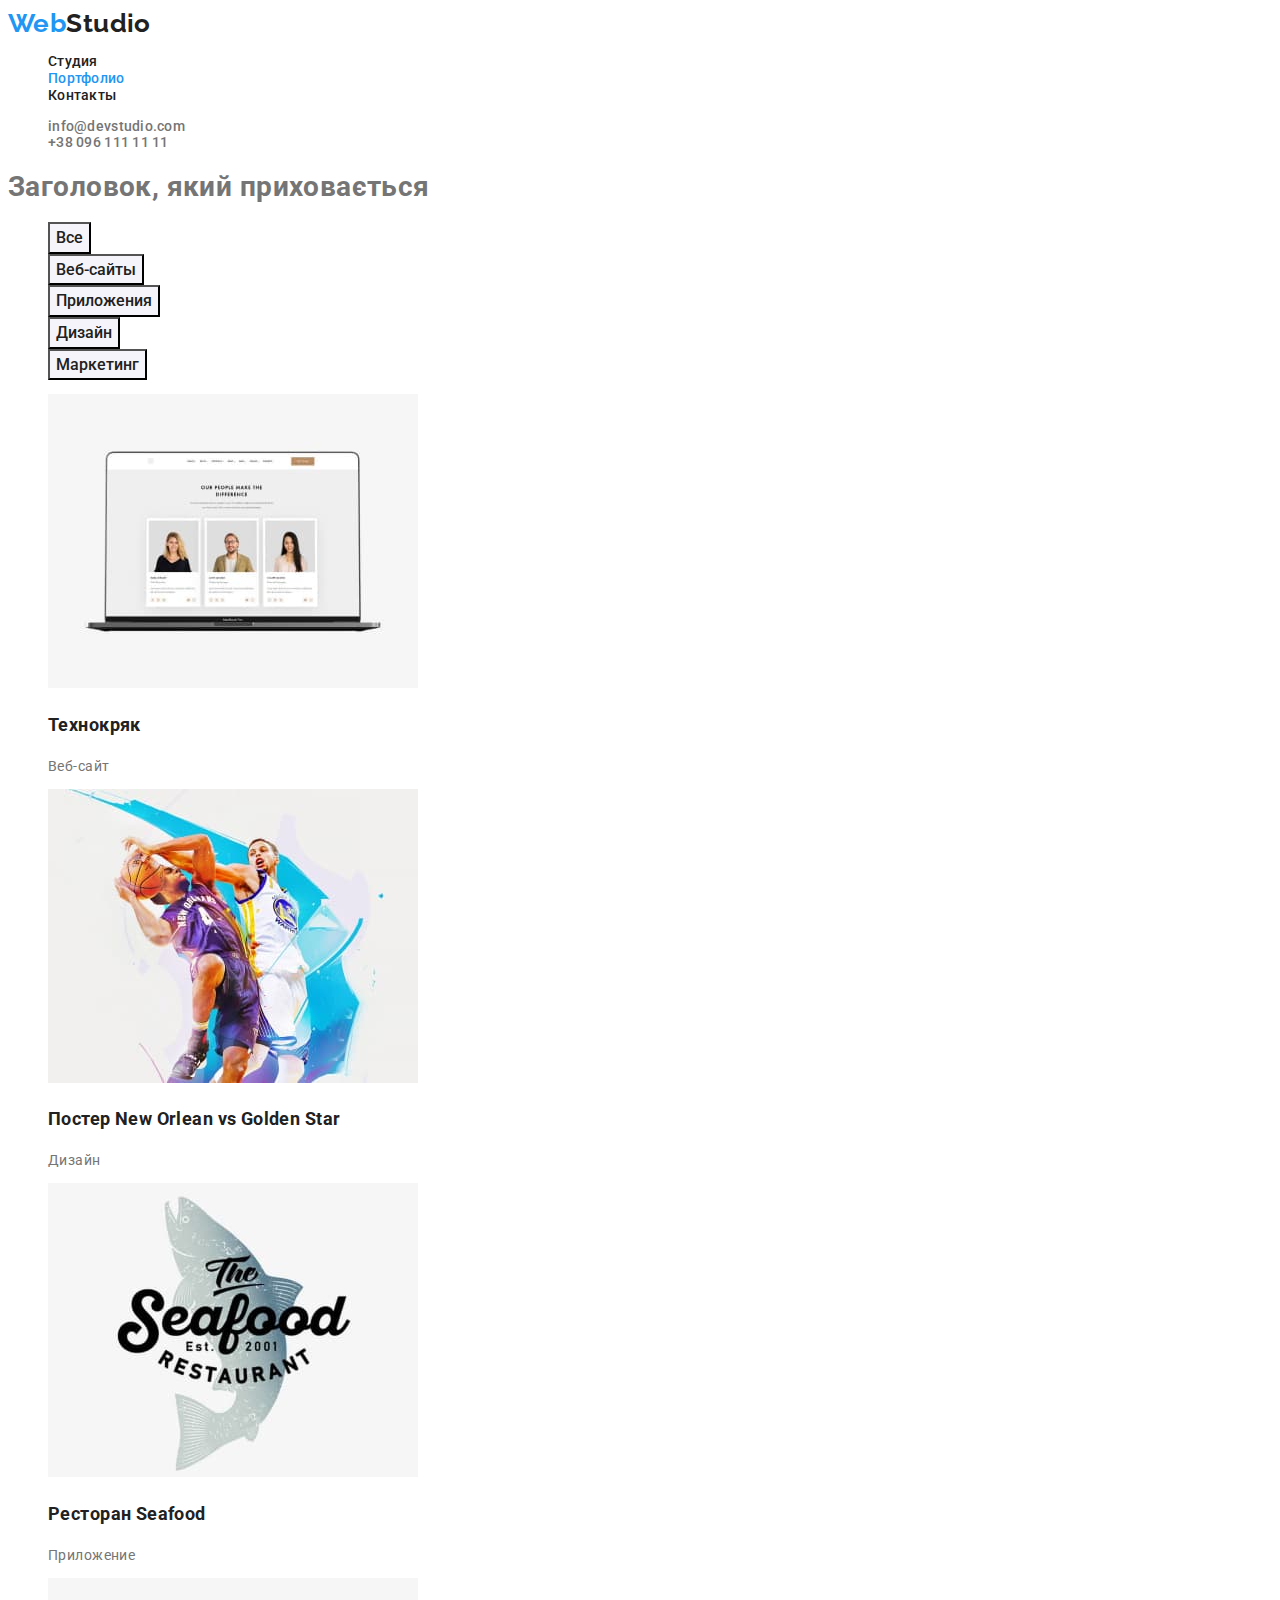
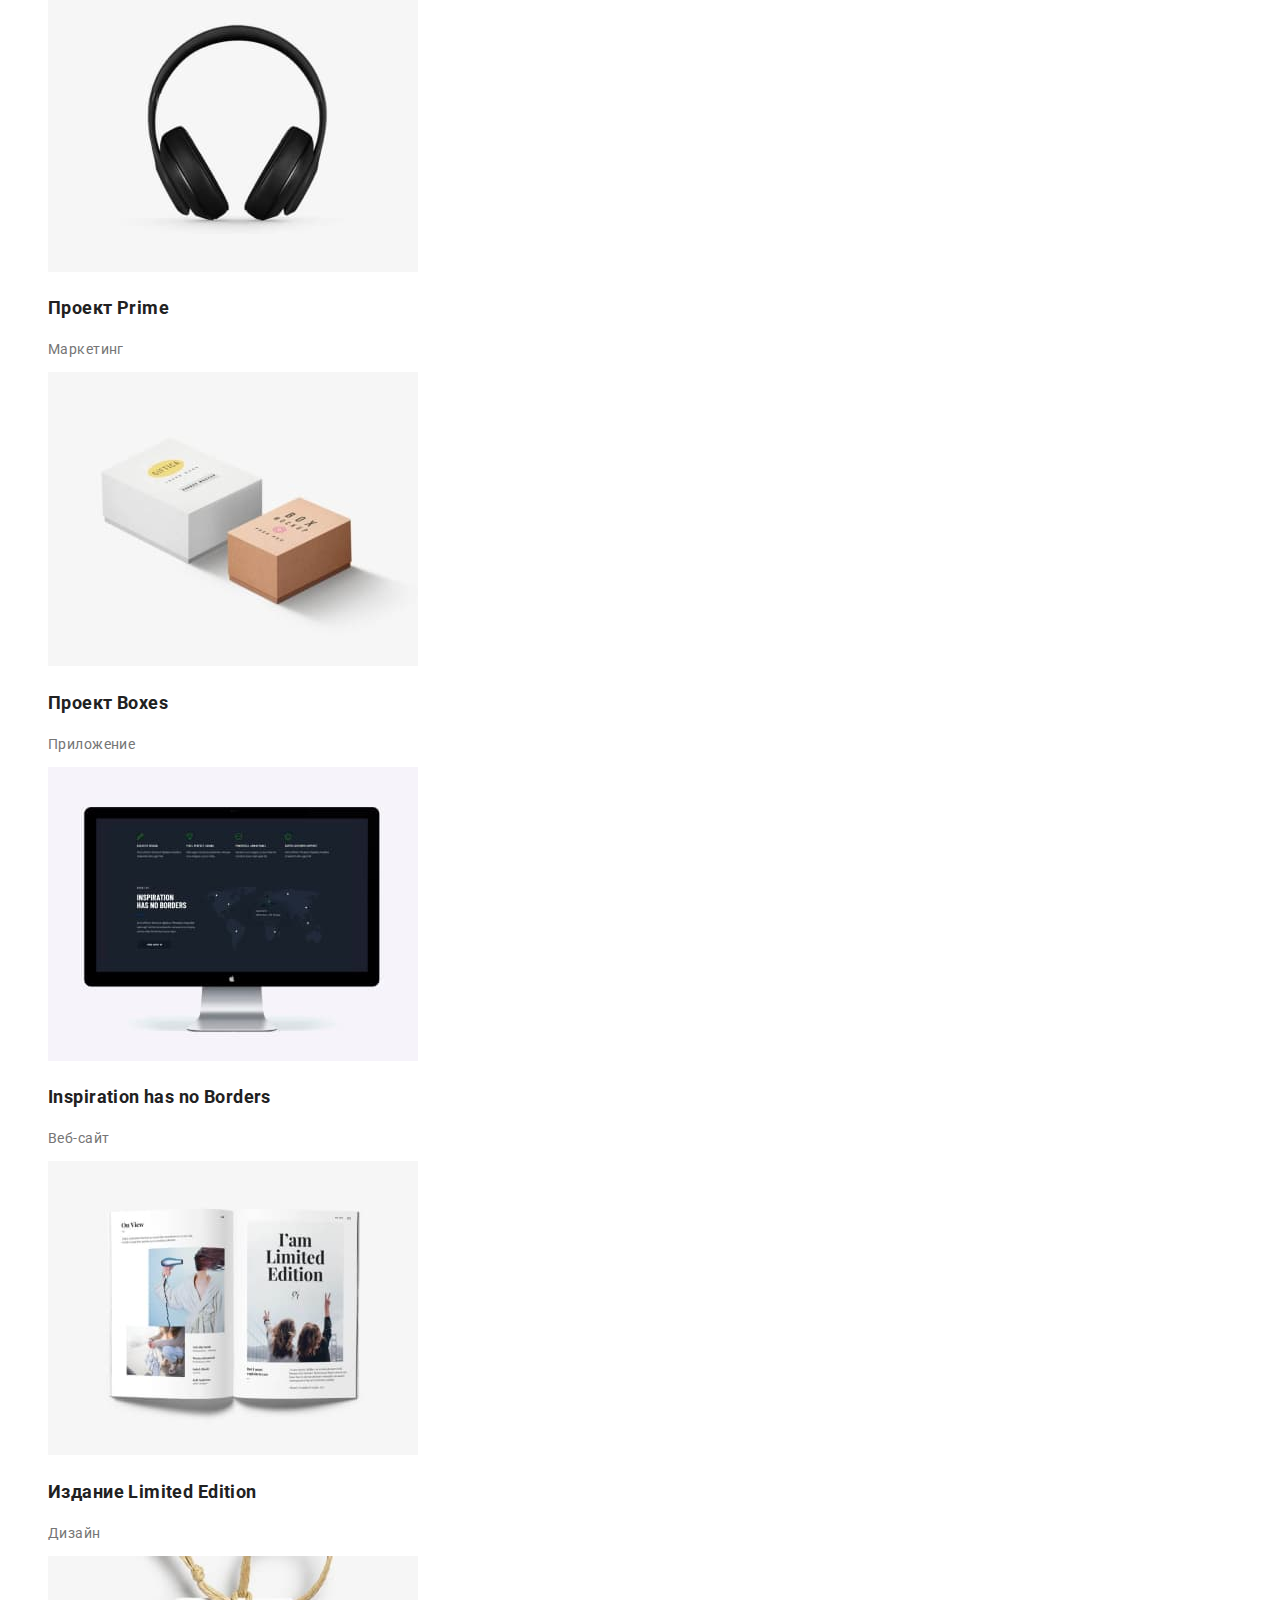
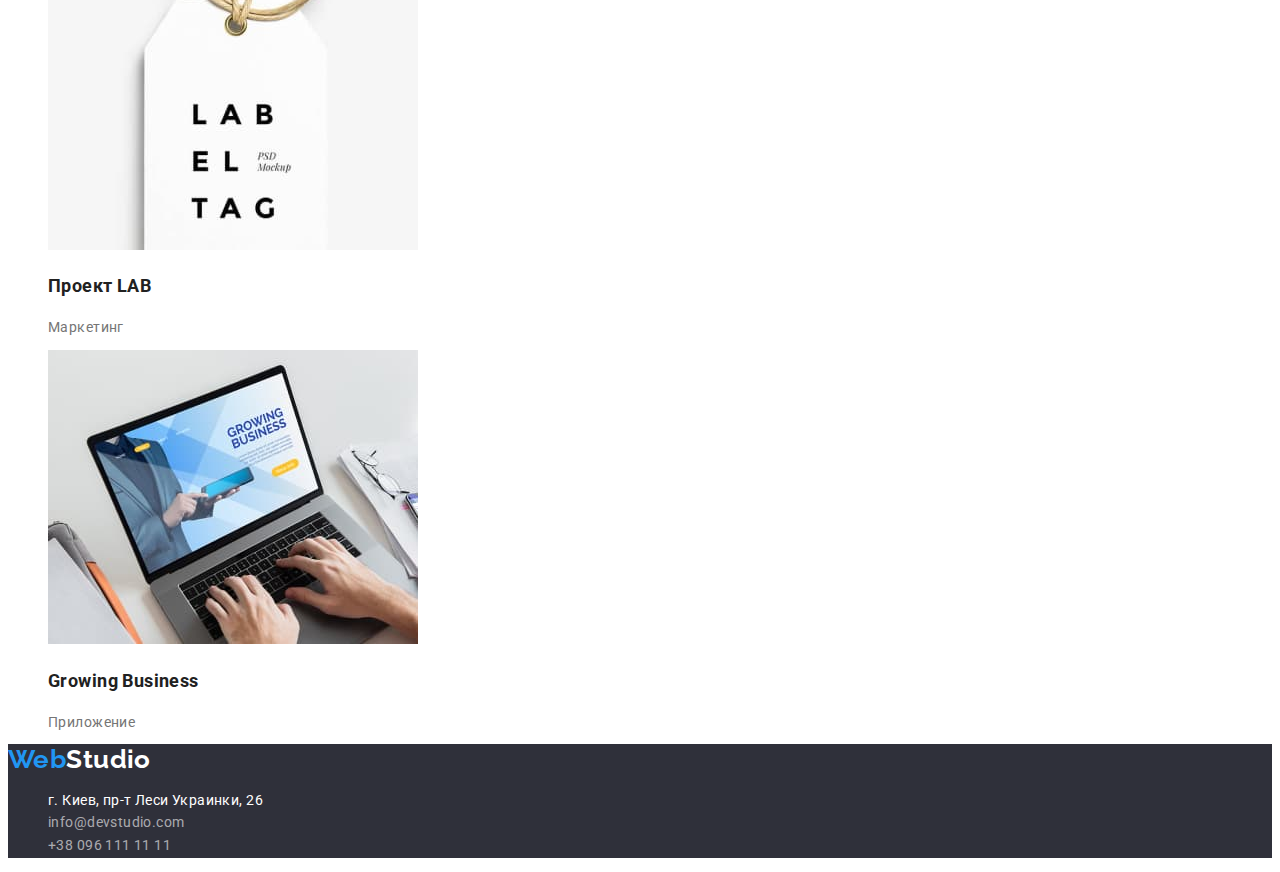
==== portfolio.html @ 0cfbf5b4 "зклонований репозиторій" ====
<!DOCTYPE html>
<html lang="en">

<head>
    <meta charset="UTF-8">
    <meta http-equiv="X-UA-Compatible" content="IE=edge">
    <meta name="viewport" content="width=device-width, initial-scale=1.0">
    <link
        href="https://fonts.googleapis.com/css2?family=Raleway:wght@700&family=Roboto:wght@400;500;700;900&display=swap"
        rel="stylesheet">
    <title>Студия</title>
    <link rel="stylesheet" href="./css/styles.css" />
</head>

<body>
    <header>
        <a class="logo" href="/">Web<span class="logo-span">Studio</span></a>

        <nav>
            <ul class="navigation list">
                <li class="navigation-list">
                    <a class="navigation-link" href="./index.html">Студия</a>
                </li>
                <li class="navigation-list">
                    <a class="navigation-link current" href="./portfolio.html">Портфолио</a>
                </li>
                <li class="navigation-list">
                    <a class="navigation-link" href="">Контакты</a>
                </li>
            </ul>
        </nav>
        <ul class="header-contacts list">
            <li class="contact-list"><a class="contact-link" href="mailto:info@devstudio.com">info@devstudio.com</a>
            </li>
            <li class="contact-list"><a class="contact-link" href="tel:+380961111111">+38 096 111 11 11</a></li>
        </ul>
    </header>
    <main>
        <section class="filter">
            <h1>Заголовок, який приховається</h1>
            <ul class="list">
                <li>
                    <button class="filter-button" type="button">Все</button>
                </li>
                <li>
                    <button class="filter-button" type="button">Веб-сайты</button>
                </li>
                <li>
                    <button class="filter-button" type="button">Приложения</button>
                </li>
                <li>
                    <button class="filter-button" type="button">Дизайн</button>
                </li>
                <li>
                    <button class="filter-button" type="button">Маркетинг</button>
                </li>
            </ul>
            <ul class="galery list">
                <li class="galery-item">
                    <a href="#" class="galery-link">
                        <img src="./images/tehno.jpg" alt="відображення веб-сайту" width="370" class="galery-img" />
                        <h2 class="galery-title">Технокряк</h2>
                        <p class="galery-text">Веб-сайт</p>
                    </a>
                </li>
                <li class="galery-item">
                    <a href="#" class="galery-link">
                        <img src="./images/orlean.jpg" alt="гравці в баскетбол" width="370" class="galery-img" />
                        <h2 class="galery-title">Постер New Orlean vs Golden Star</h2>
                        <p class="galery-text">Дизайн</p>
                    </a>
                </li>
                <li class="galery-item">
                    <a href="#" class="galery-link">
                        <img src="./images/seafood.jpg" alt="логотип ресторану" width="370" class="galery-img" />
                        <h2 class="galery-title">Ресторан Seafood</h2>
                        <p class="galery-text">Приложение</p>
                    </a>
                </li>
                <li class="galery-item">
                    <a href="#" class="galery-link">
                        <img src="./images/Prime.jpg" alt="навушники" width="370" class="galery-img" />
                        <h2 class="galery-title">Проект Prime</h2>
                        <p class="galery-text">Маркетинг</p>
                    </a>
                </li>
                <li class="galery-item">
                    <a href="#" class="galery-link">
                        <img src="./images/box.jpg" alt="дві коробочки" width="370" class="galery-img" />
                        <h2 class="galery-title">Проект Boxes</h2>
                        <p class="galery-text">Приложение</p>
                    </a>
                </li>
                <li class="galery-item">
                    <a href="#" class="galery-link">
                        <img src="./images/borders.jpg" alt="монітор" width="370" class="galery-img" />
                        <h2 class="galery-title">Inspiration has no Borders</h2>
                        <p class="galery-text">Веб-сайт</p>
                    </a>
                </li>
                <li class="galery-item">
                    <a href="#" class="galery-link">
                        <img src="./images/edition.jpg" alt="Глянцевий журнал" width="370" class="galery-img" />
                        <h2 class="galery-title">Издание Limited Edition</h2>
                        <p class="galery-text">Дизайн</p>
                    </a>
                </li>
                <li class="galery-item">
                    <a href="#" class="galery-link">
                        <img src="./images/lab.jpg" alt="логотип проекту" width="370" class="galery-img" />
                        <h2 class="galery-title">Проект LAB</h2>
                        <p class="galery-text">Маркетинг</p>
                    </a>
                </li>
                <li class="galery-item">
                    <a href="#" class="galery-link">
                        <img src="./images/growing.jpg" alt="людина працює за ноутбуком" width="370"
                            class="galery-img" />
                        <h2 class="galery-title">Growing Business</h2>
                        <p class="galery-text"> Приложение</p>
                    </a>
                </li>
            </ul>
        </section>
    </main>
    <footer class="footer">
        <a class="logo-footer" href="/">Web<span class="logo-footer-span">Studio</span></a>
        <address>
            <ul class="address list">
                <li class="address-text">г. Киев, пр-т Леси Украинки, 26</li>
                <li><a class="footer-contact" href="mailto:info@devstudio.com">info@devstudio.com</a></li>
                <li><a class="footer-contact" href="tel:+380961111111">+38 096 111 11 11</a></li>
            </ul>
        </address>
    </footer>
</body>

</html>
---- css/styles.css ----
:root {
  --title-text-color: #212121;
  --accent-color: #2196f3;
  --text-color: #757575;
  --wright-color: #ffffff;
}
body {
  font-family: Roboto, sans-serif;
  background-color: #ffffff;
  color: var(--text-color);
  letter-spacing: 0.03em;
  font-size: 14px;
  line-height: 1.2;
}

.list {
  list-style: none;
}
/* header */

.navigation-link:hover,
.navigation-link:focus,
.contact-link:hover,
.contact-link:focus,
.contact-link-adress:hover,
.contact-link-adress:focus {
  color: var(--accent-color);
}

.title-section,
.title-principles,
.worker-name,
.galery-title {
  color: var(--title-text-color);
}

.hero-button:hover {
  color: var(--title-text-color);
}
.hero-button {
  font-weight: 700;
  font-size: 16px;
  line-height: 1.88;
  color: var(--wright-color);
  background-color: var(--accent-color);
  font-family: inherit;
  cursor: pointer;
}
.filter-button:hover {
  color: var(--wright-color);
  background-color: var(--accent-color);
}
.filter-button {
  color: var(--title-text-color);
  font-weight: 500;
  font-size: 16px;
  line-height: 1.6;
  background-color: #f5f4fa;
  font-family: inherit;
  cursor: pointer;
}

.logo,
.logo-footer {
  font-family: Raleway;
  font-weight: 700;
  font-size: 26px;
  color: var(--accent-color);
  text-decoration: none;
}
.logo-span {
  color: var(--title-text-color);
}
.navigation-link {
  font-weight: 500;
  color: var(--title-text-color);
  letter-spacing: 0.02em;
  text-decoration: none;
}
.contact-link {
  font-weight: 500;
  color: var(--text-color);
  text-decoration: none;
  letter-spacing: 0.02em;
}
.hero,
.footer {
  background-color: #2f303a;
}
.hero-text {
  font-weight: 900;
  font-size: 44px;
  line-height: 1.36;
  text-align: center;
  color: var(--wright-color);
  letter-spacing: 0.06em;
}
.title-principles {
  font-weight: 700;
  line-height: 1.42;
}
.title-section {
  font-weight: 700;
  font-size: 36px;
  line-height: 1.17;
  text-align: center;
}

.worker-name {
  font-weight: 500;
  font-size: 16px;
  line-height: 1.18;
}
.worker-specialty {
  font-size: 16px;
}
.logo-footer-span,
.address-text {
  color: var(--wright-color);
}
.address-text {
  font-style: normal;
  line-height: 1.5;
}
.galery-title {
  font-weight: 700;
  font-size: 18px;
  line-height: 2;
}
.current {
  color: var(--accent-color);
}
.footer-contact {
  font-style: normal;
  line-height: 1.7;
  color: rgba(255, 255, 255, 0.6);
  text-decoration: none;
}
.galery-link {
  text-decoration: none;
}
.galery-text {
  color: var(--text-color);
}
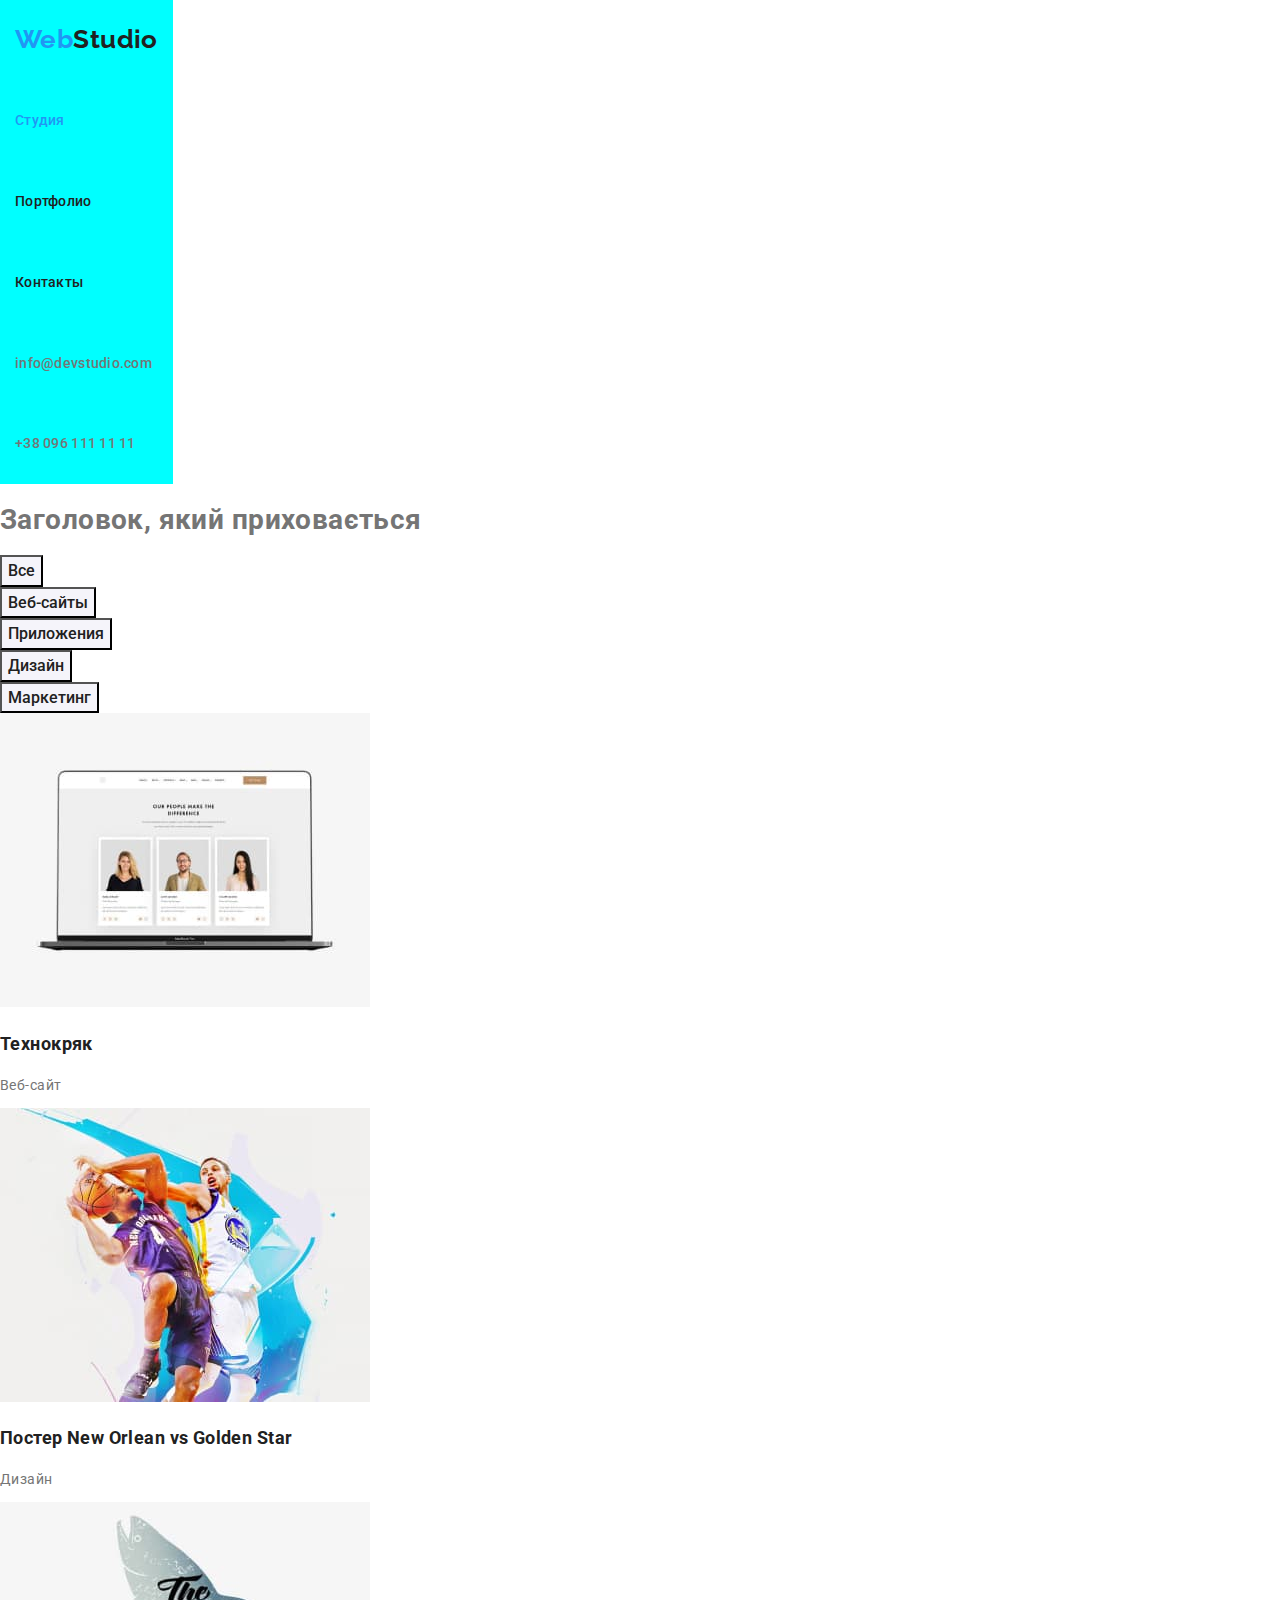
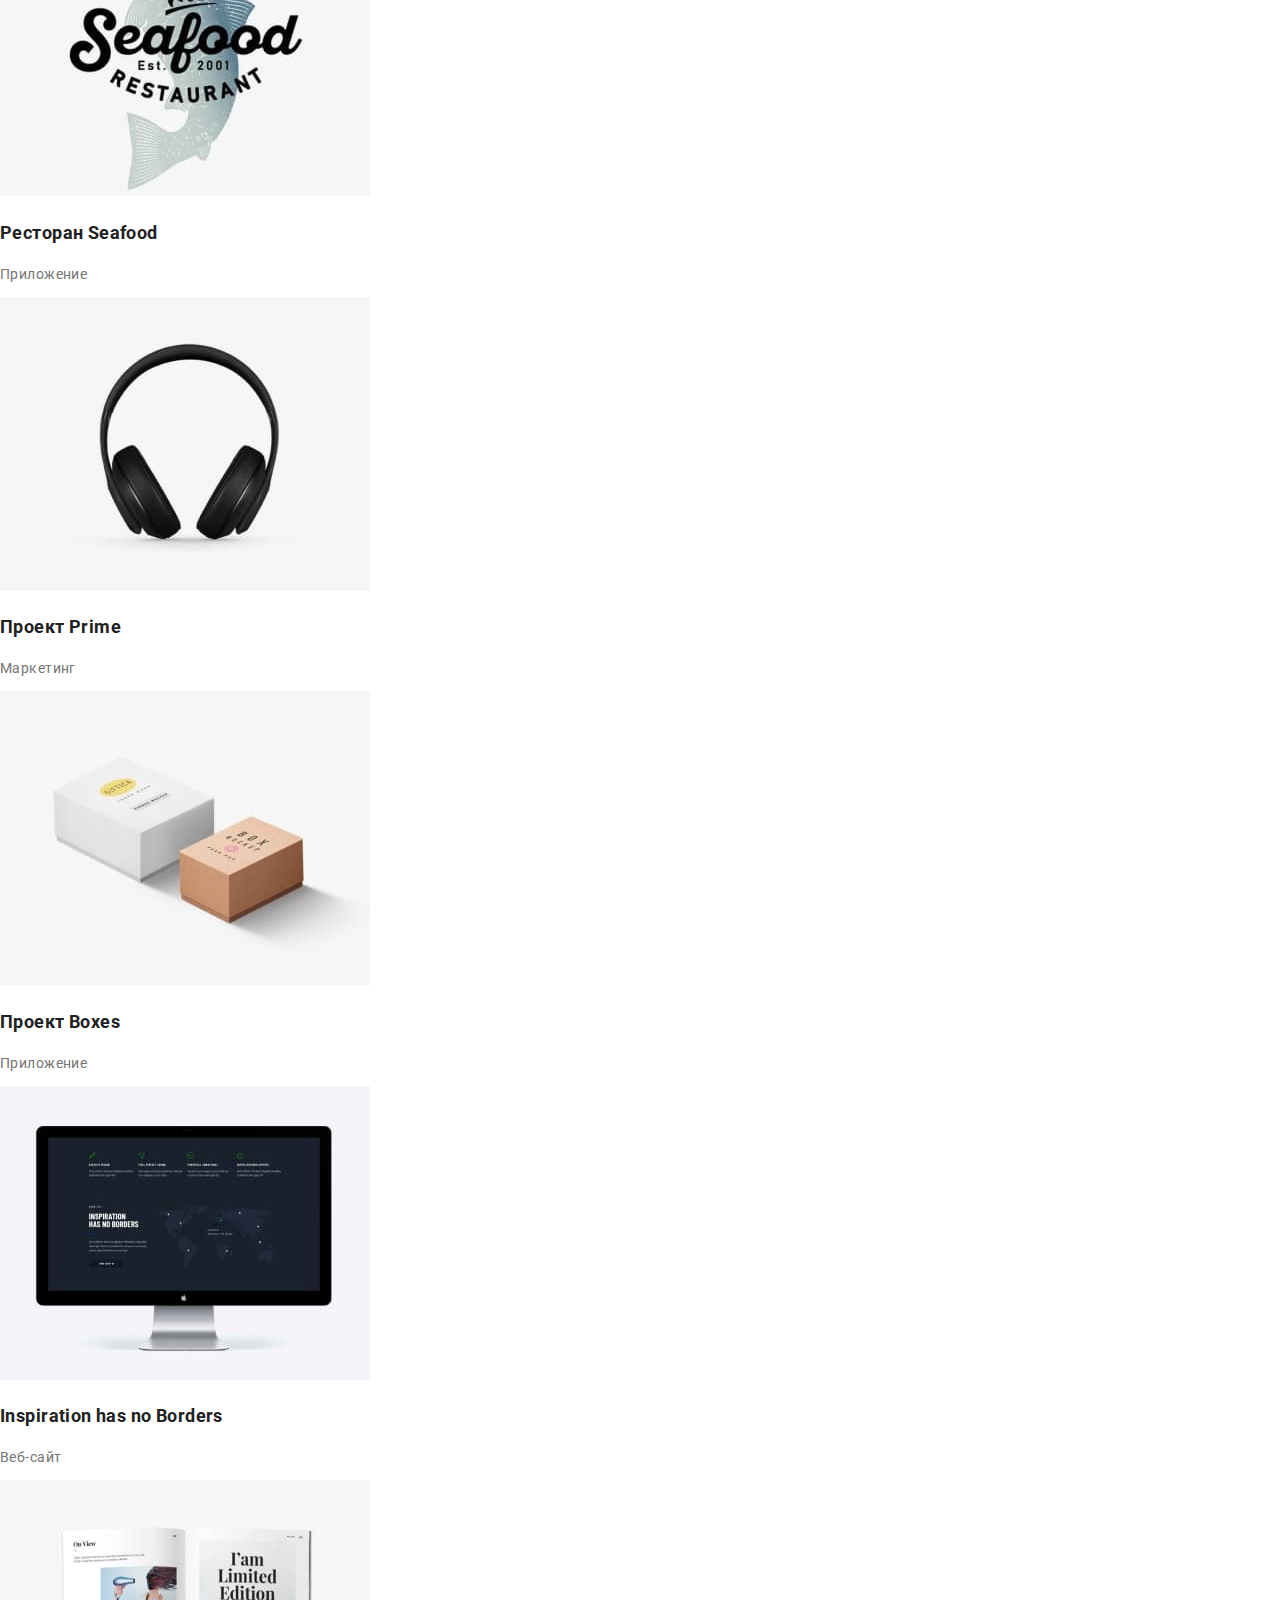
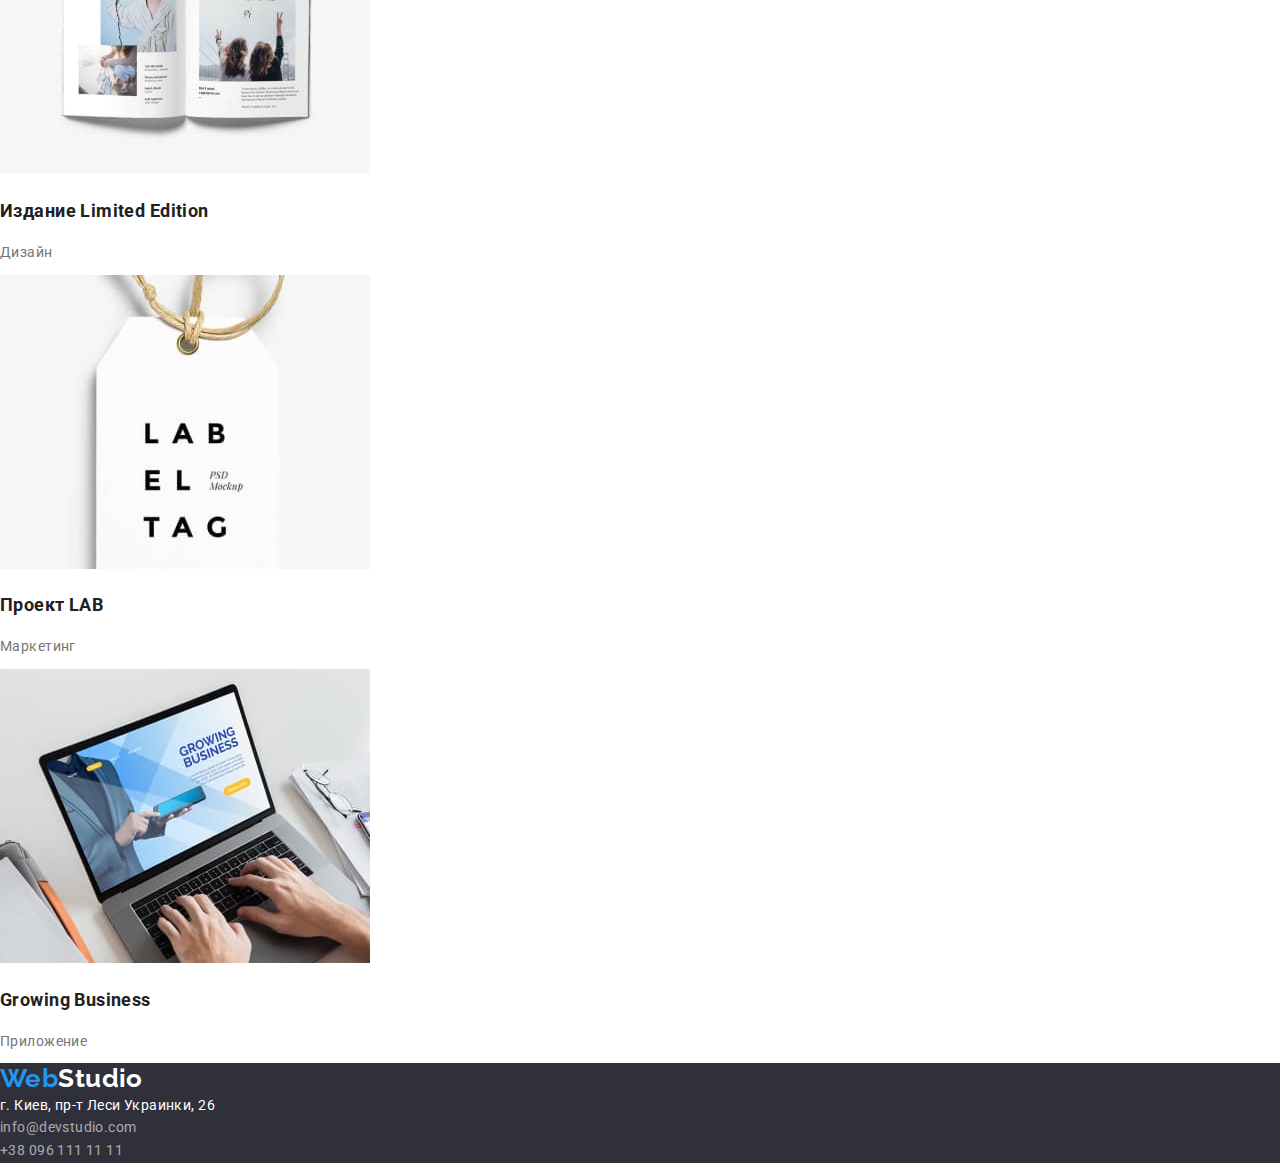
==== commit 64e47cf1: "початок ДЗ№3" ====
--- a/portfolio.html
+++ b/portfolio.html
@@ -9,31 +9,34 @@
         href="https://fonts.googleapis.com/css2?family=Raleway:wght@700&family=Roboto:wght@400;500;700;900&display=swap"
         rel="stylesheet">
     <title>Студия</title>
+    <link rel="stylesheet" href="https://cdnjs.cloudflare.com/ajax/libs/modern-normalize/1.1.0/modern-normalize.min.css" />
     <link rel="stylesheet" href="./css/styles.css" />
 </head>
 
 <body>
     <header>
-        <a class="logo" href="/">Web<span class="logo-span">Studio</span></a>
-
-        <nav>
-            <ul class="navigation list">
-                <li class="navigation-list">
-                    <a class="navigation-link" href="./index.html">Студия</a>
+        <div class="container">
+            <a class="logo" href="/">Web<span class="logo-span">Studio</span></a>
+    
+            <nav>
+                <ul class="navigation list">
+                    <li class="navigation-item">
+                        <a class="navigation-link current" href="./index.html">Студия</a>
+                    </li>
+                    <li class="navigation-item">
+                        <a class="navigation-link" href="./portfolio.html">Портфолио</a>
+                    </li>
+                    <li class="navigation-item">
+                        <a class="navigation-link" href="">Контакты</a>
+                    </li>
+                </ul>
+            </nav>
+            <ul class="header-contacts list">
+                <li class="contact-item"><a class="contact-link" href="mailto:info@devstudio.com">info@devstudio.com</a>
                 </li>
-                <li class="navigation-list">
-                    <a class="navigation-link current" href="./portfolio.html">Портфолио</a>
-                </li>
-                <li class="navigation-list">
-                    <a class="navigation-link" href="">Контакты</a>
-                </li>
+                <li class="contact-item"><a class="contact-link" href="tel:+380961111111">+38 096 111 11 11</a></li>
             </ul>
-        </nav>
-        <ul class="header-contacts list">
-            <li class="contact-list"><a class="contact-link" href="mailto:info@devstudio.com">info@devstudio.com</a>
-            </li>
-            <li class="contact-list"><a class="contact-link" href="tel:+380961111111">+38 096 111 11 11</a></li>
-        </ul>
+        </div>
     </header>
     <main>
         <section class="filter">
--- a/css/styles.css
+++ b/css/styles.css
@@ -15,6 +15,8 @@
 
 .list {
   list-style: none;
+  padding: 0;
+  margin: 0;
 }
 /* header */
 
@@ -33,11 +35,20 @@
 .galery-title {
   color: var(--title-text-color);
 }
+.container {
+  display: inline-block;
+  width: 1200;
+  background-color: aqua;
+  margin: 0;
+  padding: 0 15px;
+}
 
 .hero-button:hover {
   color: var(--title-text-color);
 }
 .hero-button {
+  display: inline-block;
+  text-align: center;
   font-weight: 700;
   font-size: 16px;
   line-height: 1.88;
@@ -45,6 +56,8 @@
   background-color: var(--accent-color);
   font-family: inherit;
   cursor: pointer;
+  border-radius: 4px;
+  padding: 10px 32px;
 }
 .filter-button:hover {
   color: var(--wright-color);
@@ -68,24 +81,39 @@
   color: var(--accent-color);
   text-decoration: none;
 }
+.logo {
+  display: inline-block;
+  margin-top: 24px;
+  margin-bottom: 25px;
+}
 .logo-span {
   color: var(--title-text-color);
 }
 .navigation-link {
+  display: inline-block;
   font-weight: 500;
   color: var(--title-text-color);
   letter-spacing: 0.02em;
   text-decoration: none;
+  margin-top: 32px;
+  margin-bottom: 32px;
 }
 .contact-link {
+  display: inline-block;
   font-weight: 500;
   color: var(--text-color);
   text-decoration: none;
   letter-spacing: 0.02em;
+  margin-top: 32px;
+  margin-bottom: 32px;
 }
 .hero,
 .footer {
   background-color: #2f303a;
+}
+.hero {
+  text-align: center;
+  margin-bottom: o;
 }
 .hero-text {
   font-weight: 900;
@@ -94,6 +122,9 @@
   text-align: center;
   color: var(--wright-color);
   letter-spacing: 0.06em;
+  margin-left: 0;
+  margin-right: 0;
+  margin-bottom: 40px;
 }
 .title-principles {
   font-weight: 700;
@@ -142,3 +173,14 @@
 .galery-text {
   color: var(--text-color);
 }
+
+.title-principles {
+  margin-top: 0;
+  margin-bottom: 10px;
+}
+.section {
+  padding-top: 94;
+  padding-bottom: 94;
+  margin-top: 0;
+  margin-bottom: 0;
+}
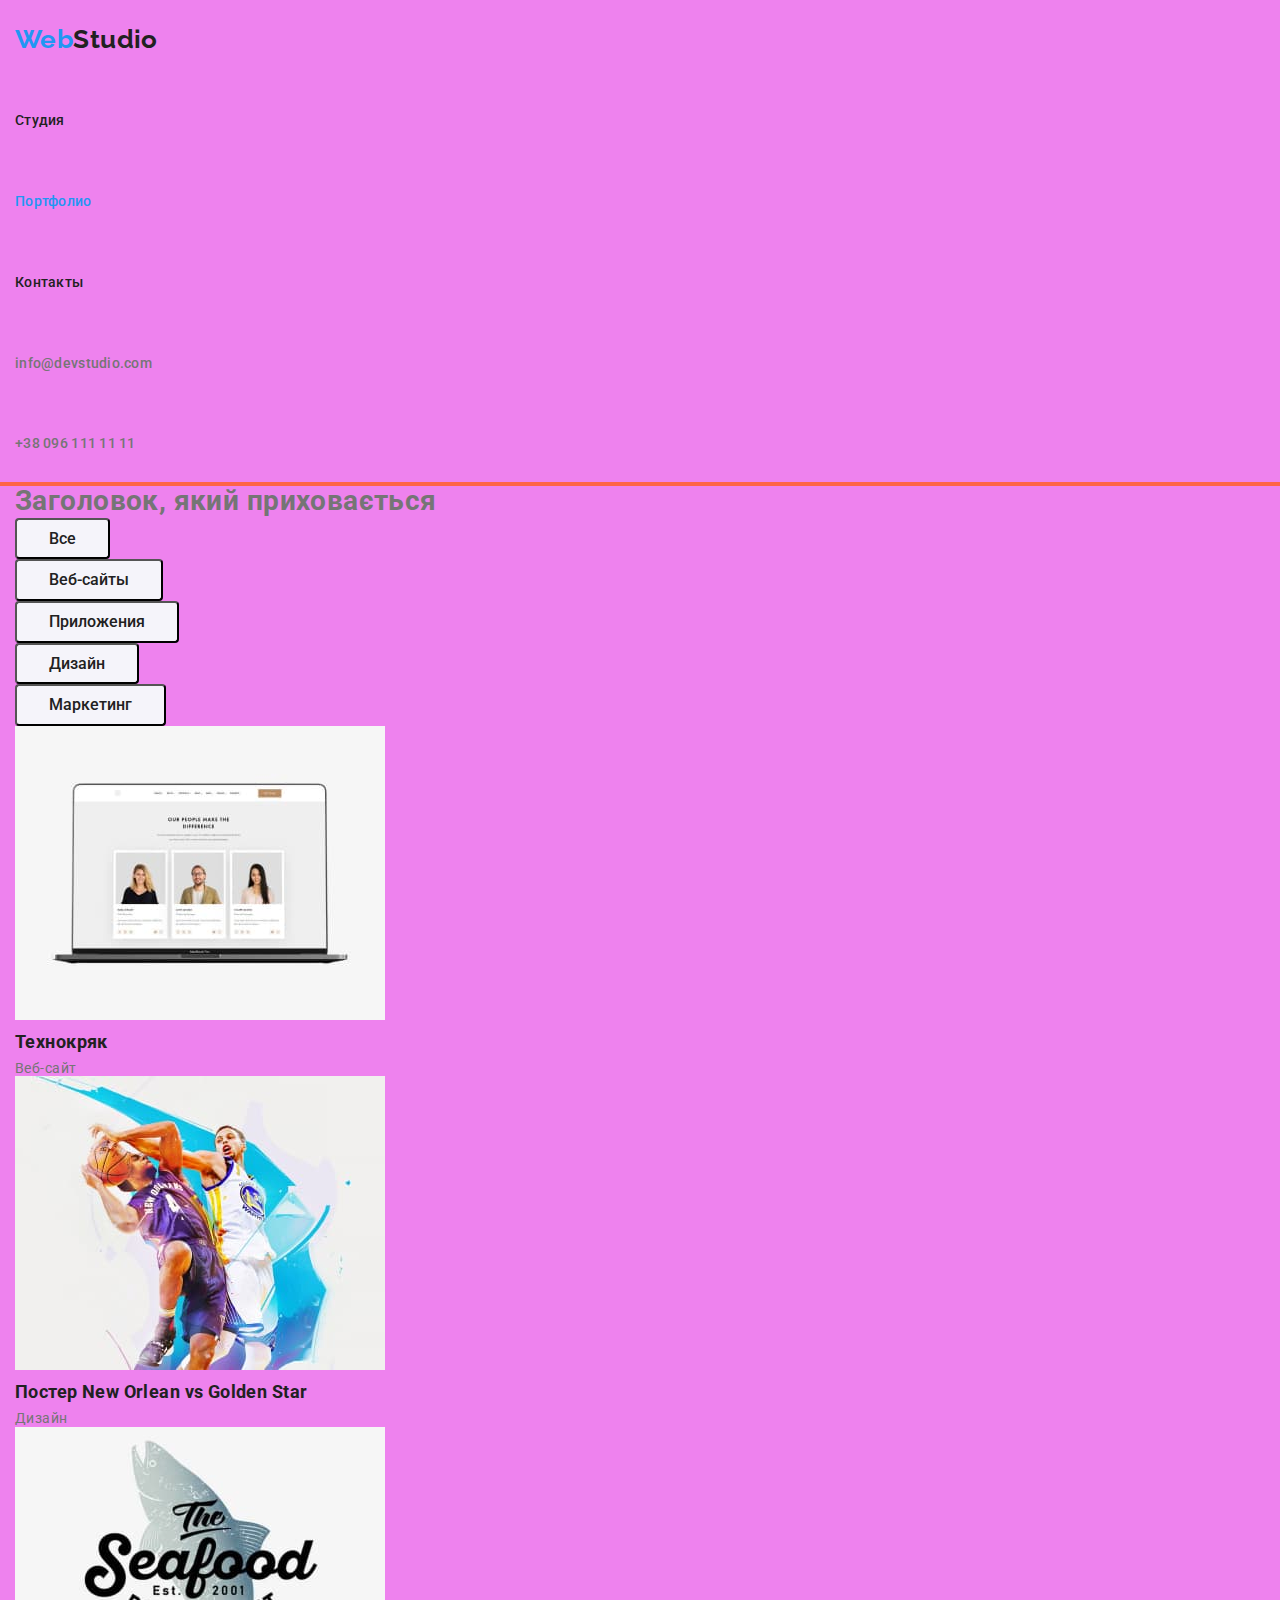
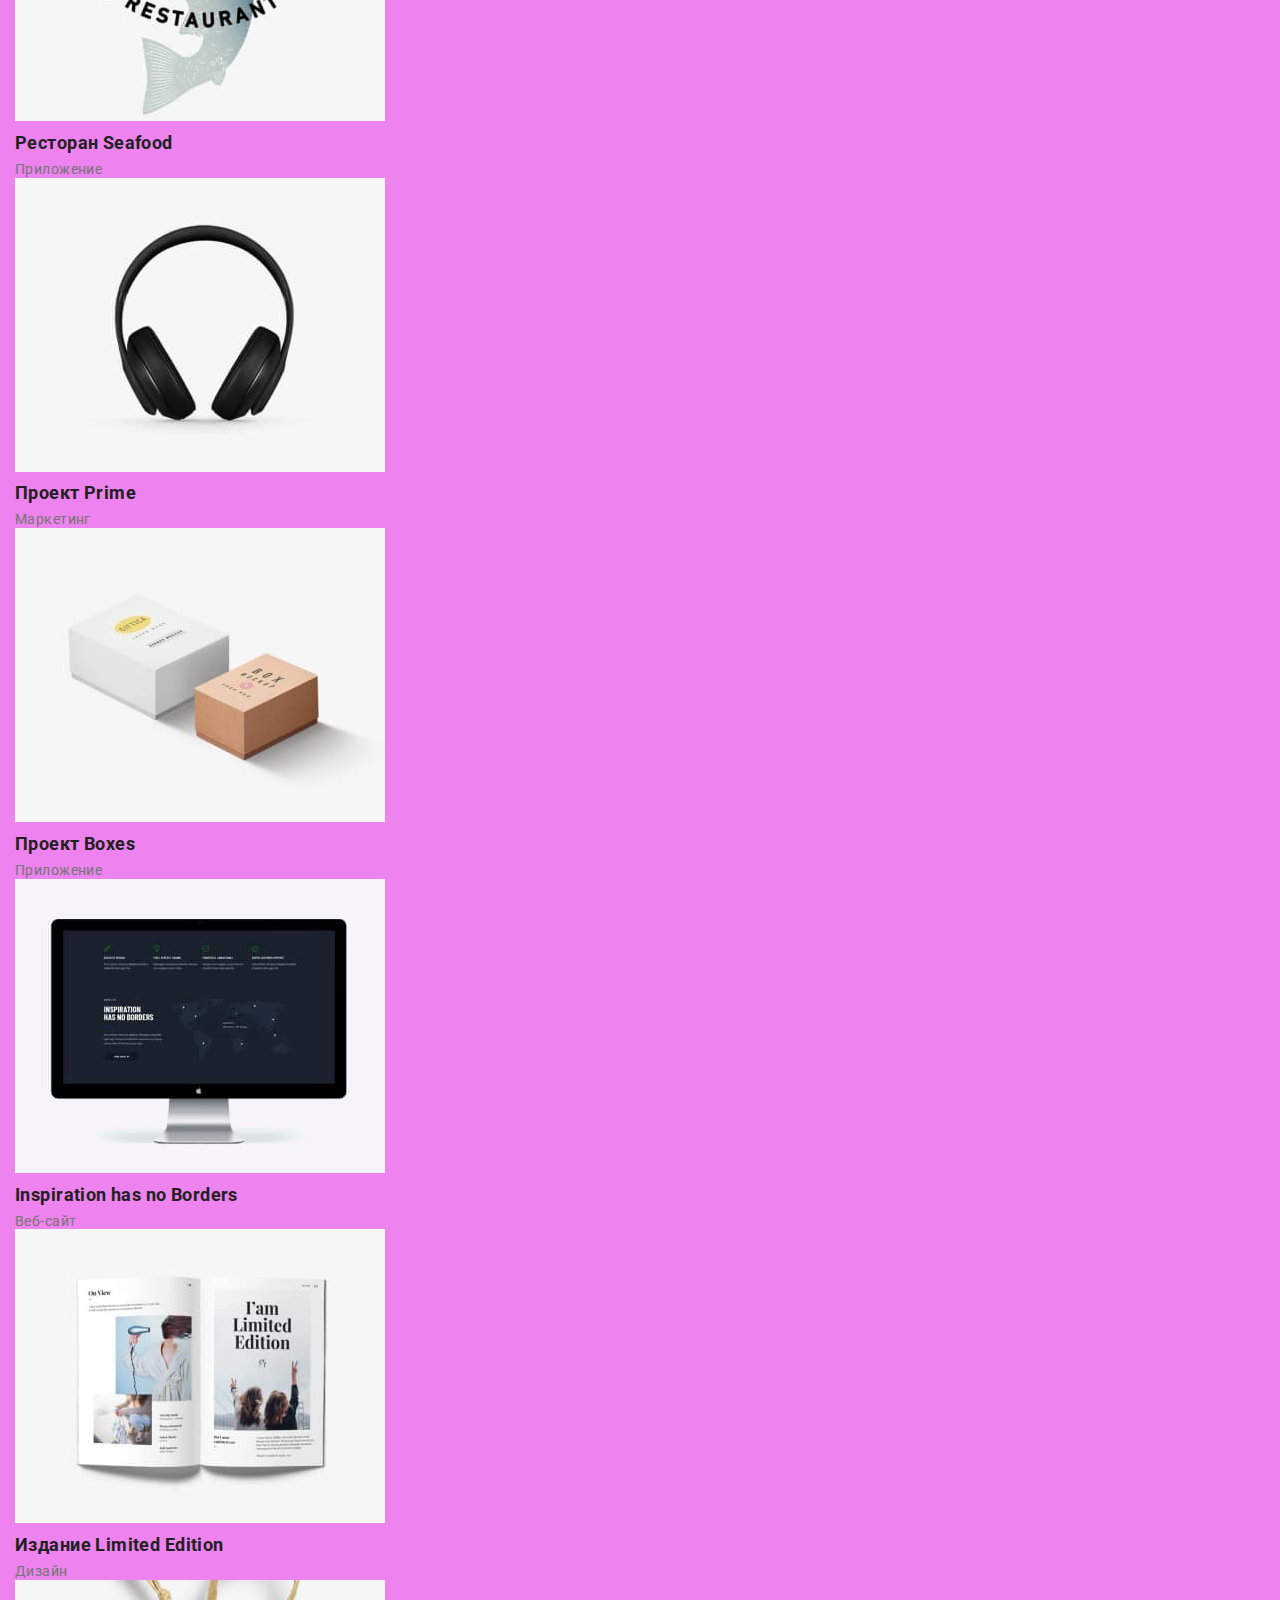
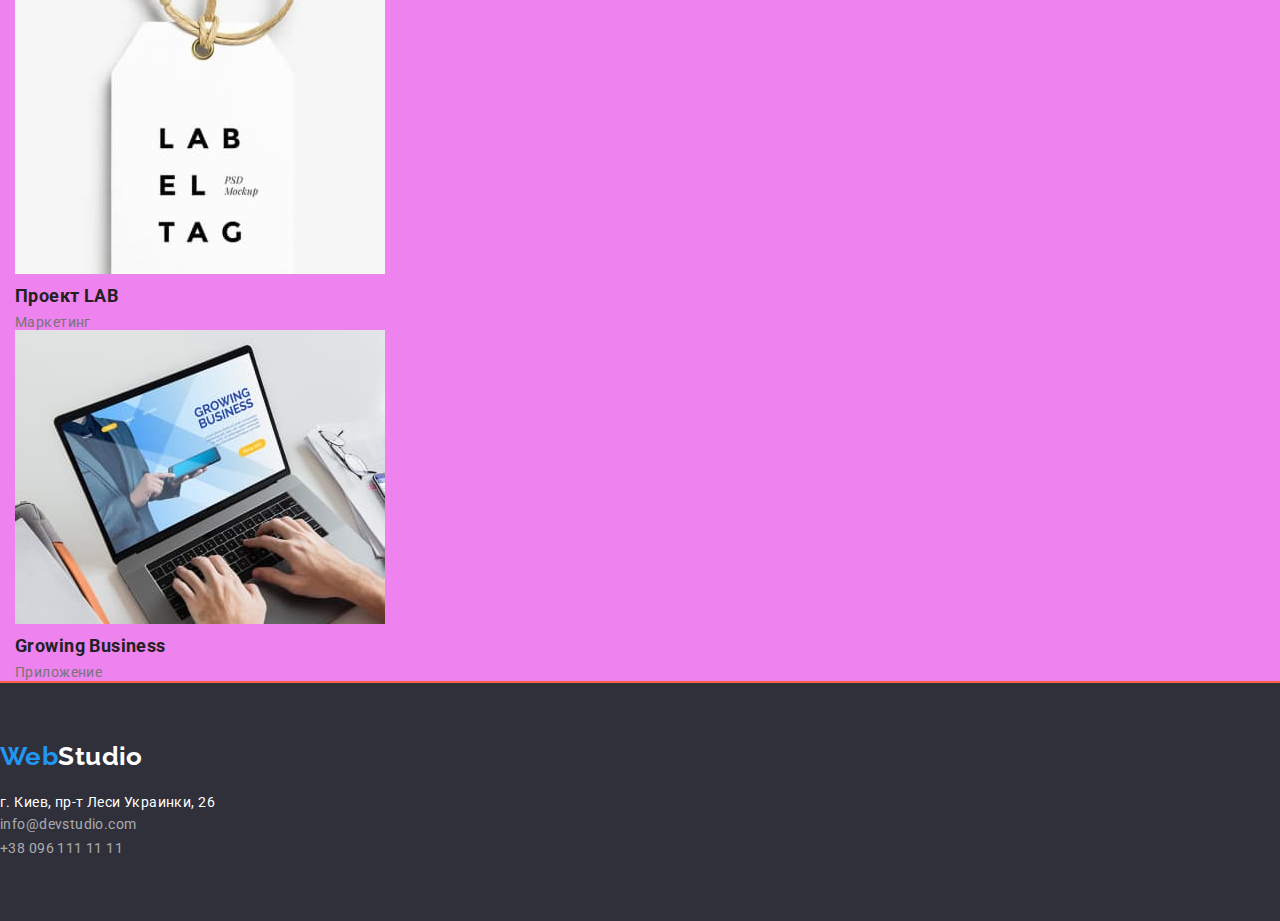
==== commit cfab3307: "20.07.2021" ====
--- a/portfolio.html
+++ b/portfolio.html
@@ -21,10 +21,10 @@
             <nav>
                 <ul class="navigation list">
                     <li class="navigation-item">
-                        <a class="navigation-link current" href="./index.html">Студия</a>
+                        <a class="navigation-link" href="./index.html">Студия</a>
                     </li>
                     <li class="navigation-item">
-                        <a class="navigation-link" href="./portfolio.html">Портфолио</a>
+                        <a class="navigation-link current" href="./portfolio.html">Портфолио</a>
                     </li>
                     <li class="navigation-item">
                         <a class="navigation-link" href="">Контакты</a>
@@ -40,7 +40,8 @@
     </header>
     <main>
         <section class="filter">
-            <h1>Заголовок, який приховається</h1>
+            <div class="container">
+                <h1>Заголовок, який приховається</h1>
             <ul class="list">
                 <li>
                     <button class="filter-button" type="button">Все</button>
@@ -124,6 +125,8 @@
                     </a>
                 </li>
             </ul>
+            </div>
+            
         </section>
     </main>
     <footer class="footer">
@@ -132,7 +135,7 @@
             <ul class="address list">
                 <li class="address-text">г. Киев, пр-т Леси Украинки, 26</li>
                 <li><a class="footer-contact" href="mailto:info@devstudio.com">info@devstudio.com</a></li>
-                <li><a class="footer-contact" href="tel:+380961111111">+38 096 111 11 11</a></li>
+                <li><a class="footer-contact tel" href="tel:+380961111111">+38 096 111 11 11</a></li>
             </ul>
         </address>
     </footer>
--- a/css/styles.css
+++ b/css/styles.css
@@ -5,6 +5,7 @@
   --wright-color: #ffffff;
 }
 body {
+  margin: 0;
   font-family: Roboto, sans-serif;
   background-color: #ffffff;
   color: var(--text-color);
@@ -12,14 +13,11 @@
   font-size: 14px;
   line-height: 1.2;
 }
-
 .list {
   list-style: none;
   padding: 0;
   margin: 0;
 }
-/* header */
-
 .navigation-link:hover,
 .navigation-link:focus,
 .contact-link:hover,
@@ -28,21 +26,87 @@
 .contact-link-adress:focus {
   color: var(--accent-color);
 }
-
 .title-section,
 .title-principles,
 .worker-name,
 .galery-title {
   color: var(--title-text-color);
 }
-.container {
-  display: inline-block;
-  width: 1200;
-  background-color: aqua;
+h1, h2, h3, p {
   margin: 0;
-  padding: 0 15px;
+  padding: 0;
 }
 
+/* header */
+.logo,
+.logo-footer {
+  font-family: Raleway;
+  font-weight: 700;
+  font-size: 26px;
+  color: var(--accent-color);
+  text-decoration: none;
+}
+.logo {
+  display: inline-block;
+  margin-top: 24px;
+  margin-bottom: 25px;
+}
+.logo-span {
+  color: var(--title-text-color);
+}
+.navigation-link {
+  display: inline-block;
+  font-weight: 500;
+  color: var(--title-text-color);
+  letter-spacing: 0.02em;
+  text-decoration: none;
+  margin-top: 32px;
+  margin-bottom: 32px;
+  vertical-align: middle;
+}
+.contact-link {
+  display: inline-block;
+  font-weight: 500;
+  color: var(--text-color);
+  text-decoration: none;
+  letter-spacing: 0.02em;
+  margin-top: 32px;
+  margin-bottom: 32px;
+  vertical-align: middle;
+}
+.current {
+  color: var(--accent-color);
+}
+/*footer*/
+.logo-footer-span,
+.address-text {
+  color: var(--wright-color);
+}
+.address-text {
+  font-style: normal;
+  line-height: 1.5;
+}
+.footer-contact {
+  font-style: normal;
+  line-height: 1.7;
+  color: rgba(255, 255, 255, 0.6);
+  text-decoration: none;
+}
+.logo-footer {
+  display: inline-block;
+  margin-top: 60px;
+  margin-bottom: 20px;
+}
+.address {
+  display: inline-block;
+  margin-bottom: 9px;
+}
+.tel{
+  display: inline-block;
+  margin-bottom: 60px;
+}
+
+/*hero*/
 .hero-button:hover {
   color: var(--title-text-color);
 }
@@ -59,11 +123,51 @@
   border-radius: 4px;
   padding: 10px 32px;
 }
+.hero,
+.footer {
+  background-color: #2f303a;
+}
+.hero {
+  text-align: center;
+  margin-bottom: 94px;
+}
+.hero-text {
+  font-weight: 900;
+  font-size: 44px;
+  line-height: 1.36;
+  color: var(--wright-color);
+  letter-spacing: 0.06em;
+  margin-bottom: 0;
+  margin-top: 0;
+}
+/*principles*/
+.title-principles {
+  display: inline-block;
+  font-weight: 700;
+  line-height: 1.42;
+  margin-bottom: 10px;
+}
+/*worker*/
+.worker-photo {
+  margin-bottom: 30px;
+}
+.worker-name {
+  font-weight: 500;
+  font-size: 16px;
+  line-height: 1.18;
+  margin-bottom: 10px;
+}
+.worker-specialty {
+  font-size: 16px;
+  margin-bottom: 0;
+}
+/*filter*/
 .filter-button:hover {
   color: var(--wright-color);
   background-color: var(--accent-color);
 }
 .filter-button {
+  display: inline-block;
   color: var(--title-text-color);
   font-weight: 500;
   font-size: 16px;
@@ -71,116 +175,45 @@
   background-color: #f5f4fa;
   font-family: inherit;
   cursor: pointer;
+  border-radius: 4px;
+  vertical-align: middle;
+  padding: 6px 32px;
+}
+/*galery*/
+.galery-title {
+  font-weight: 700;
+  font-size: 18px;
+  line-height: 2;
+}
+.galery-link {
+  text-decoration: none;
+}
+.galery-text {
+  color: var(--text-color);
 }
 
-.logo,
-.logo-footer {
-  font-family: Raleway;
-  font-weight: 700;
-  font-size: 26px;
-  color: var(--accent-color);
-  text-decoration: none;
-}
-.logo {
-  display: inline-block;
-  margin-top: 24px;
-  margin-bottom: 25px;
-}
-.logo-span {
-  color: var(--title-text-color);
-}
-.navigation-link {
-  display: inline-block;
-  font-weight: 500;
-  color: var(--title-text-color);
-  letter-spacing: 0.02em;
-  text-decoration: none;
-  margin-top: 32px;
-  margin-bottom: 32px;
-}
-.contact-link {
-  display: inline-block;
-  font-weight: 500;
-  color: var(--text-color);
-  text-decoration: none;
-  letter-spacing: 0.02em;
-  margin-top: 32px;
-  margin-bottom: 32px;
-}
-.hero,
-.footer {
-  background-color: #2f303a;
-}
-.hero {
-  text-align: center;
-  margin-bottom: o;
-}
-.hero-text {
-  font-weight: 900;
-  font-size: 44px;
-  line-height: 1.36;
-  text-align: center;
-  color: var(--wright-color);
-  letter-spacing: 0.06em;
-  margin-left: 0;
-  margin-right: 0;
-  margin-bottom: 40px;
-}
-.title-principles {
-  font-weight: 700;
-  line-height: 1.42;
-}
+/*other*/
 .title-section {
   font-weight: 700;
   font-size: 36px;
   line-height: 1.17;
   text-align: center;
-}
-
-.worker-name {
-  font-weight: 500;
-  font-size: 16px;
-  line-height: 1.18;
-}
-.worker-specialty {
-  font-size: 16px;
-}
-.logo-footer-span,
-.address-text {
-  color: var(--wright-color);
-}
-.address-text {
-  font-style: normal;
-  line-height: 1.5;
-}
-.galery-title {
-  font-weight: 700;
-  font-size: 18px;
-  line-height: 2;
-}
-.current {
-  color: var(--accent-color);
-}
-.footer-contact {
-  font-style: normal;
-  line-height: 1.7;
-  color: rgba(255, 255, 255, 0.6);
-  text-decoration: none;
-}
-.galery-link {
-  text-decoration: none;
-}
-.galery-text {
-  color: var(--text-color);
-}
-
-.title-principles {
-  margin-top: 0;
-  margin-bottom: 10px;
-}
-.section {
+  margin-bottom: 50px;
+}
+.list {
   padding-top: 94;
   padding-bottom: 94;
   margin-top: 0;
   margin-bottom: 0;
 }
+.container {
+  width: 1230;
+  margin-left: auto;
+  margin-right: auto;
+  padding: 0 15px;
+  outline: 2px solid tomato;
+  background-color: violet;
+}
+.section {
+  background-color: yellow;
+}
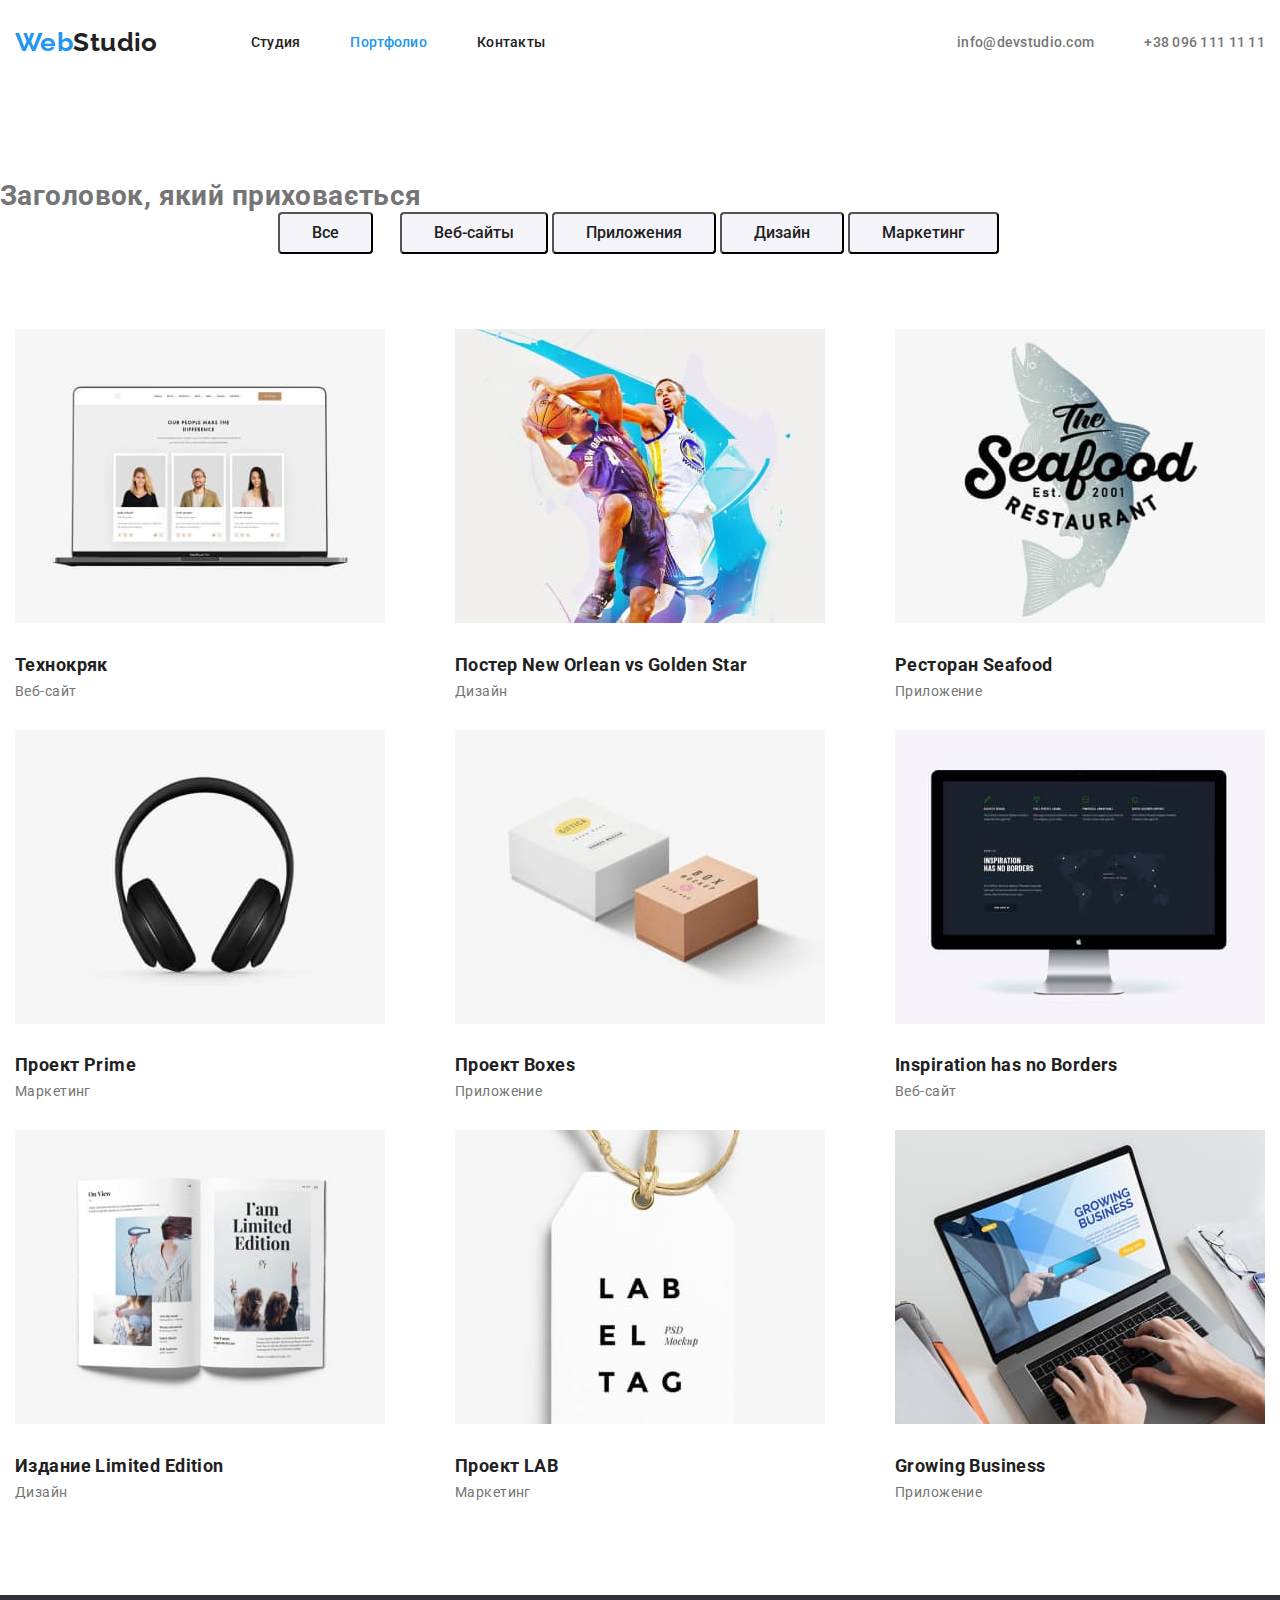
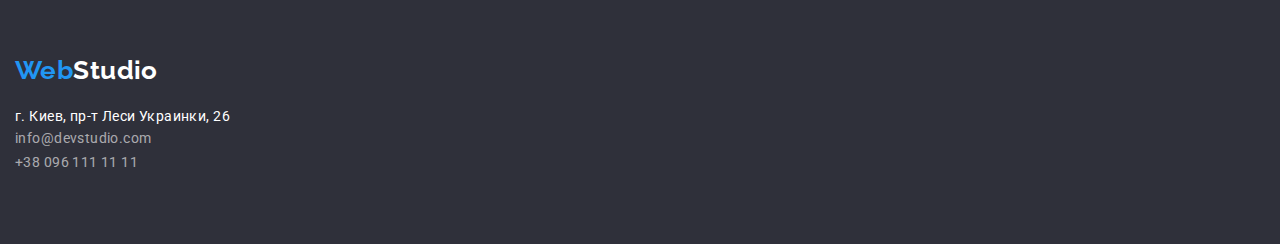
==== commit 08f62767: "25.07.2021 початок Flex" ====
--- a/portfolio.html
+++ b/portfolio.html
@@ -15,11 +15,10 @@
 
 <body>
     <header>
-        <div class="container">
+        <div class="container header-logo">
             <a class="logo" href="/">Web<span class="logo-span">Studio</span></a>
-    
             <nav>
-                <ul class="navigation list">
+                <ul class="navigation">
                     <li class="navigation-item">
                         <a class="navigation-link" href="./index.html">Студия</a>
                     </li>
@@ -31,7 +30,7 @@
                     </li>
                 </ul>
             </nav>
-            <ul class="header-contacts list">
+            <ul class="header-contacts">
                 <li class="contact-item"><a class="contact-link" href="mailto:info@devstudio.com">info@devstudio.com</a>
                 </li>
                 <li class="contact-item"><a class="contact-link" href="tel:+380961111111">+38 096 111 11 11</a></li>
@@ -39,105 +38,109 @@
         </div>
     </header>
     <main>
-        <section class="filter">
+        <section class="section filter">
+            <h1>Заголовок, який приховається</h1>
             <div class="container">
-                <h1>Заголовок, який приховається</h1>
-            <ul class="list">
-                <li>
-                    <button class="filter-button" type="button">Все</button>
-                </li>
-                <li>
-                    <button class="filter-button" type="button">Веб-сайты</button>
-                </li>
-                <li>
-                    <button class="filter-button" type="button">Приложения</button>
-                </li>
-                <li>
-                    <button class="filter-button" type="button">Дизайн</button>
-                </li>
-                <li>
-                    <button class="filter-button" type="button">Маркетинг</button>
-                </li>
-            </ul>
-            <ul class="galery list">
-                <li class="galery-item">
-                    <a href="#" class="galery-link">
-                        <img src="./images/tehno.jpg" alt="відображення веб-сайту" width="370" class="galery-img" />
-                        <h2 class="galery-title">Технокряк</h2>
-                        <p class="galery-text">Веб-сайт</p>
-                    </a>
-                </li>
-                <li class="galery-item">
-                    <a href="#" class="galery-link">
-                        <img src="./images/orlean.jpg" alt="гравці в баскетбол" width="370" class="galery-img" />
-                        <h2 class="galery-title">Постер New Orlean vs Golden Star</h2>
-                        <p class="galery-text">Дизайн</p>
-                    </a>
-                </li>
-                <li class="galery-item">
-                    <a href="#" class="galery-link">
-                        <img src="./images/seafood.jpg" alt="логотип ресторану" width="370" class="galery-img" />
-                        <h2 class="galery-title">Ресторан Seafood</h2>
-                        <p class="galery-text">Приложение</p>
-                    </a>
-                </li>
-                <li class="galery-item">
-                    <a href="#" class="galery-link">
-                        <img src="./images/Prime.jpg" alt="навушники" width="370" class="galery-img" />
-                        <h2 class="galery-title">Проект Prime</h2>
-                        <p class="galery-text">Маркетинг</p>
-                    </a>
-                </li>
-                <li class="galery-item">
-                    <a href="#" class="galery-link">
-                        <img src="./images/box.jpg" alt="дві коробочки" width="370" class="galery-img" />
-                        <h2 class="galery-title">Проект Boxes</h2>
-                        <p class="galery-text">Приложение</p>
-                    </a>
-                </li>
-                <li class="galery-item">
-                    <a href="#" class="galery-link">
-                        <img src="./images/borders.jpg" alt="монітор" width="370" class="galery-img" />
-                        <h2 class="galery-title">Inspiration has no Borders</h2>
-                        <p class="galery-text">Веб-сайт</p>
-                    </a>
-                </li>
-                <li class="galery-item">
-                    <a href="#" class="galery-link">
-                        <img src="./images/edition.jpg" alt="Глянцевий журнал" width="370" class="galery-img" />
-                        <h2 class="galery-title">Издание Limited Edition</h2>
-                        <p class="galery-text">Дизайн</p>
-                    </a>
-                </li>
-                <li class="galery-item">
-                    <a href="#" class="galery-link">
-                        <img src="./images/lab.jpg" alt="логотип проекту" width="370" class="galery-img" />
-                        <h2 class="galery-title">Проект LAB</h2>
-                        <p class="galery-text">Маркетинг</p>
-                    </a>
-                </li>
-                <li class="galery-item">
-                    <a href="#" class="galery-link">
-                        <img src="./images/growing.jpg" alt="людина працює за ноутбуком" width="370"
-                            class="galery-img" />
-                        <h2 class="galery-title">Growing Business</h2>
-                        <p class="galery-text"> Приложение</p>
-                    </a>
-                </li>
-            </ul>
+                <ul class="button-flex">
+                    <li>
+                        <button class="filter-button button-all" type="button">Все</button>
+                    </li>
+                    <li>
+                        <button class="filter-button" type="button">Веб-сайты</button>
+                    </li>
+                    <li>
+                        <button class="filter-button" type="button">Приложения</button>
+                    </li>
+                    <li>
+                        <button class="filter-button" type="button">Дизайн</button>
+                    </li>
+                    <li>
+                        <button class="filter-button" type="button">Маркетинг</button>
+                    </li>
+                </ul>
+            </div>
+            <div class="container">
+                     <ul class="galery">
+                        <li class="galery-item">
+                            <a href="#" class="galery-link">
+                                <img src="./images/tehno.jpg" alt="відображення веб-сайту" width="370" class="galery-img" />
+                                <h2 class="galery-title">Технокряк</h2>
+                                <p class="galery-text">Веб-сайт</p>
+                            </a>
+                        </li>
+                        <li class="galery-item">
+                            <a href="#" class="galery-link">
+                                <img src="./images/orlean.jpg" alt="гравці в баскетбол" width="370" class="galery-img" />
+                                <h2 class="galery-title">Постер New Orlean vs Golden Star</h2>
+                                <p class="galery-text">Дизайн</p>
+                            </a>
+                        </li>
+                        <li class="galery-item">
+                            <a href="#" class="galery-link">
+                                <img src="./images/seafood.jpg" alt="логотип ресторану" width="370" class="galery-img" />
+                                <h2 class="galery-title">Ресторан Seafood</h2>
+                                <p class="galery-text">Приложение</p>
+                            </a>
+                        </li>
+                        <li class="galery-item">
+                            <a href="#" class="galery-link">
+                                <img src="./images/Prime.jpg" alt="навушники" width="370" class="galery-img" />
+                                <h2 class="galery-title">Проект Prime</h2>
+                                <p class="galery-text">Маркетинг</p>
+                            </a>
+                        </li>
+                        <li class="galery-item">
+                            <a href="#" class="galery-link">
+                                <img src="./images/box.jpg" alt="дві коробочки" width="370" class="galery-img" />
+                                <h2 class="galery-title">Проект Boxes</h2>
+                                <p class="galery-text">Приложение</p>
+                            </a>
+                        </li>
+                        <li class="galery-item">
+                            <a href="#" class="galery-link">
+                                <img src="./images/borders.jpg" alt="монітор" width="370" class="galery-img" />
+                                <h2 class="galery-title">Inspiration has no Borders</h2>
+                                <p class="galery-text">Веб-сайт</p>
+                            </a>
+                        </li>
+                        <li class="galery-item">
+                            <a href="#" class="galery-link">
+                                <img src="./images/edition.jpg" alt="Глянцевий журнал" width="370" class="galery-img" />
+                                <h2 class="galery-title">Издание Limited Edition</h2>
+                                <p class="galery-text">Дизайн</p>
+                            </a>
+                        </li>
+                        <li class="galery-item">
+                            <a href="#" class="galery-link">
+                                <img src="./images/lab.jpg" alt="логотип проекту" width="370" class="galery-img" />
+                                <h2 class="galery-title">Проект LAB</h2>
+                                <p class="galery-text">Маркетинг</p>
+                            </a>
+                        </li>
+                        <li class="galery-item">
+                            <a href="#" class="galery-link">
+                                <img src="./images/growing.jpg" alt="людина працює за ноутбуком" width="370"
+                                    class="galery-img" />
+                                <h2 class="galery-title">Growing Business</h2>
+                                <p class="galery-text"> Приложение</p>
+                            </a>
+                        </li>
+                    </ul>
             </div>
             
         </section>
     </main>
     <footer class="footer">
-        <a class="logo-footer" href="/">Web<span class="logo-footer-span">Studio</span></a>
-        <address>
-            <ul class="address list">
-                <li class="address-text">г. Киев, пр-т Леси Украинки, 26</li>
-                <li><a class="footer-contact" href="mailto:info@devstudio.com">info@devstudio.com</a></li>
-                <li><a class="footer-contact tel" href="tel:+380961111111">+38 096 111 11 11</a></li>
-            </ul>
-        </address>
+        <div class="container">
+            <a class="logo-footer" href="/">Web<span class="logo-footer-span">Studio</span></a>
+            <address>
+                <ul class="address">
+                    <li class="address-text">г. Киев, пр-т Леси Украинки, 26</li>
+                    <li><a class="footer-contact" href="mailto:info@devstudio.com">info@devstudio.com</a></li>
+                    <li><a class="footer-contact tel" href="tel:+380961111111">+38 096 111 11 11</a></li>
+                </ul>
+            </address>
+        </div>
     </footer>
 </body>
 
--- a/css/styles.css
+++ b/css/styles.css
@@ -12,11 +12,36 @@
   letter-spacing: 0.03em;
   font-size: 14px;
   line-height: 1.2;
-}
-.list {
+  padding: 0;
+}
+ul {
   list-style: none;
   padding: 0;
   margin: 0;
+}
+a {
+  display: block;
+}
+/*other*/
+.title-section {
+  font-weight: 700;
+  font-size: 36px;
+  line-height: 1.17;
+  text-align: center;
+  padding-bottom: 50px;
+}
+.container {
+  width: 1230;
+  margin-left: auto;
+  margin-right: auto;
+  padding: 0 15px;
+  
+}
+.section {
+  padding-top: 94px;
+  padding-bottom: 94px;
+  margin-top: 0;
+  margin-bottom: 0;
 }
 .navigation-link:hover,
 .navigation-link:focus,
@@ -48,8 +73,7 @@
 }
 .logo {
   display: inline-block;
-  margin-top: 24px;
-  margin-bottom: 25px;
+  margin-right: 93px;
 }
 .logo-span {
   color: var(--title-text-color);
@@ -60,9 +84,9 @@
   color: var(--title-text-color);
   letter-spacing: 0.02em;
   text-decoration: none;
-  margin-top: 32px;
-  margin-bottom: 32px;
   vertical-align: middle;
+  padding-top: 34px;
+  padding-bottom: 34px;
 }
 .contact-link {
   display: inline-block;
@@ -70,12 +94,31 @@
   color: var(--text-color);
   text-decoration: none;
   letter-spacing: 0.02em;
-  margin-top: 32px;
-  margin-bottom: 32px;
   vertical-align: middle;
+  padding-top: 34px;
+  padding-bottom: 34px;
 }
 .current {
   color: var(--accent-color);
+}
+.header-logo {
+  display: flex;
+  align-items: center;
+}
+.navigation {
+  display: flex;
+  align-items: center;
+}
+.header-contacts {
+  display: flex;
+  align-items: center;
+  margin-left: auto;
+}
+.navigation-item:not(:last-child), .contact-item:not(:last-child) {
+  margin-right: 50px;
+}
+.header {
+  border: 1px solid #ECECEC;
 }
 /*footer*/
 .logo-footer-span,
@@ -129,7 +172,7 @@
 }
 .hero {
   text-align: center;
-  margin-bottom: 94px;
+  padding-bottom: 94px;
 }
 .hero-text {
   font-weight: 900;
@@ -139,6 +182,7 @@
   letter-spacing: 0.06em;
   margin-bottom: 0;
   margin-top: 0;
+  padding-top: 94px;
 }
 /*principles*/
 .title-principles {
@@ -146,6 +190,17 @@
   font-weight: 700;
   line-height: 1.42;
   margin-bottom: 10px;
+}
+.principles-flex {
+  display: flex;
+  align-items: center;
+  justify-content: space-between;
+}
+/* section with photo */
+.photo-sectin-flex {
+  display: flex;
+  align-items: center;
+  justify-content: space-between;
 }
 /*worker*/
 .worker-photo {
@@ -160,6 +215,11 @@
 .worker-specialty {
   font-size: 16px;
   margin-bottom: 0;
+}
+.team-flex {
+  display: flex;
+  align-items: center;
+  justify-content: space-between;
 }
 /*filter*/
 .filter-button:hover {
@@ -178,12 +238,23 @@
   border-radius: 4px;
   vertical-align: middle;
   padding: 6px 32px;
+  margin-right: 4px;
+}
+
+.button-flex {
+  display: flex;
+  align-items: center;
+  justify-content: center;
+}
+.button-all {
+  margin-right: 27px;
 }
 /*galery*/
 .galery-title {
   font-weight: 700;
   font-size: 18px;
   line-height: 2;
+  padding-top: 20px;
 }
 .galery-link {
   text-decoration: none;
@@ -191,29 +262,24 @@
 .galery-text {
   color: var(--text-color);
 }
-
-/*other*/
-.title-section {
-  font-weight: 700;
-  font-size: 36px;
-  line-height: 1.17;
-  text-align: center;
-  margin-bottom: 50px;
-}
-.list {
-  padding-top: 94;
-  padding-bottom: 94;
-  margin-top: 0;
-  margin-bottom: 0;
-}
-.container {
-  width: 1230;
-  margin-left: auto;
-  margin-right: auto;
-  padding: 0 15px;
-  outline: 2px solid tomato;
-  background-color: violet;
-}
-.section {
-  background-color: yellow;
-}
+.galery {
+  display: flex;
+  align-items: center;
+  flex-wrap: wrap;
+  margin-top: 45px;
+  justify-content: space-between;
+}
+.galery-item {
+  margin-top: 30px;
+}
+
+
+
+
+
+
+
+
+
+
+  
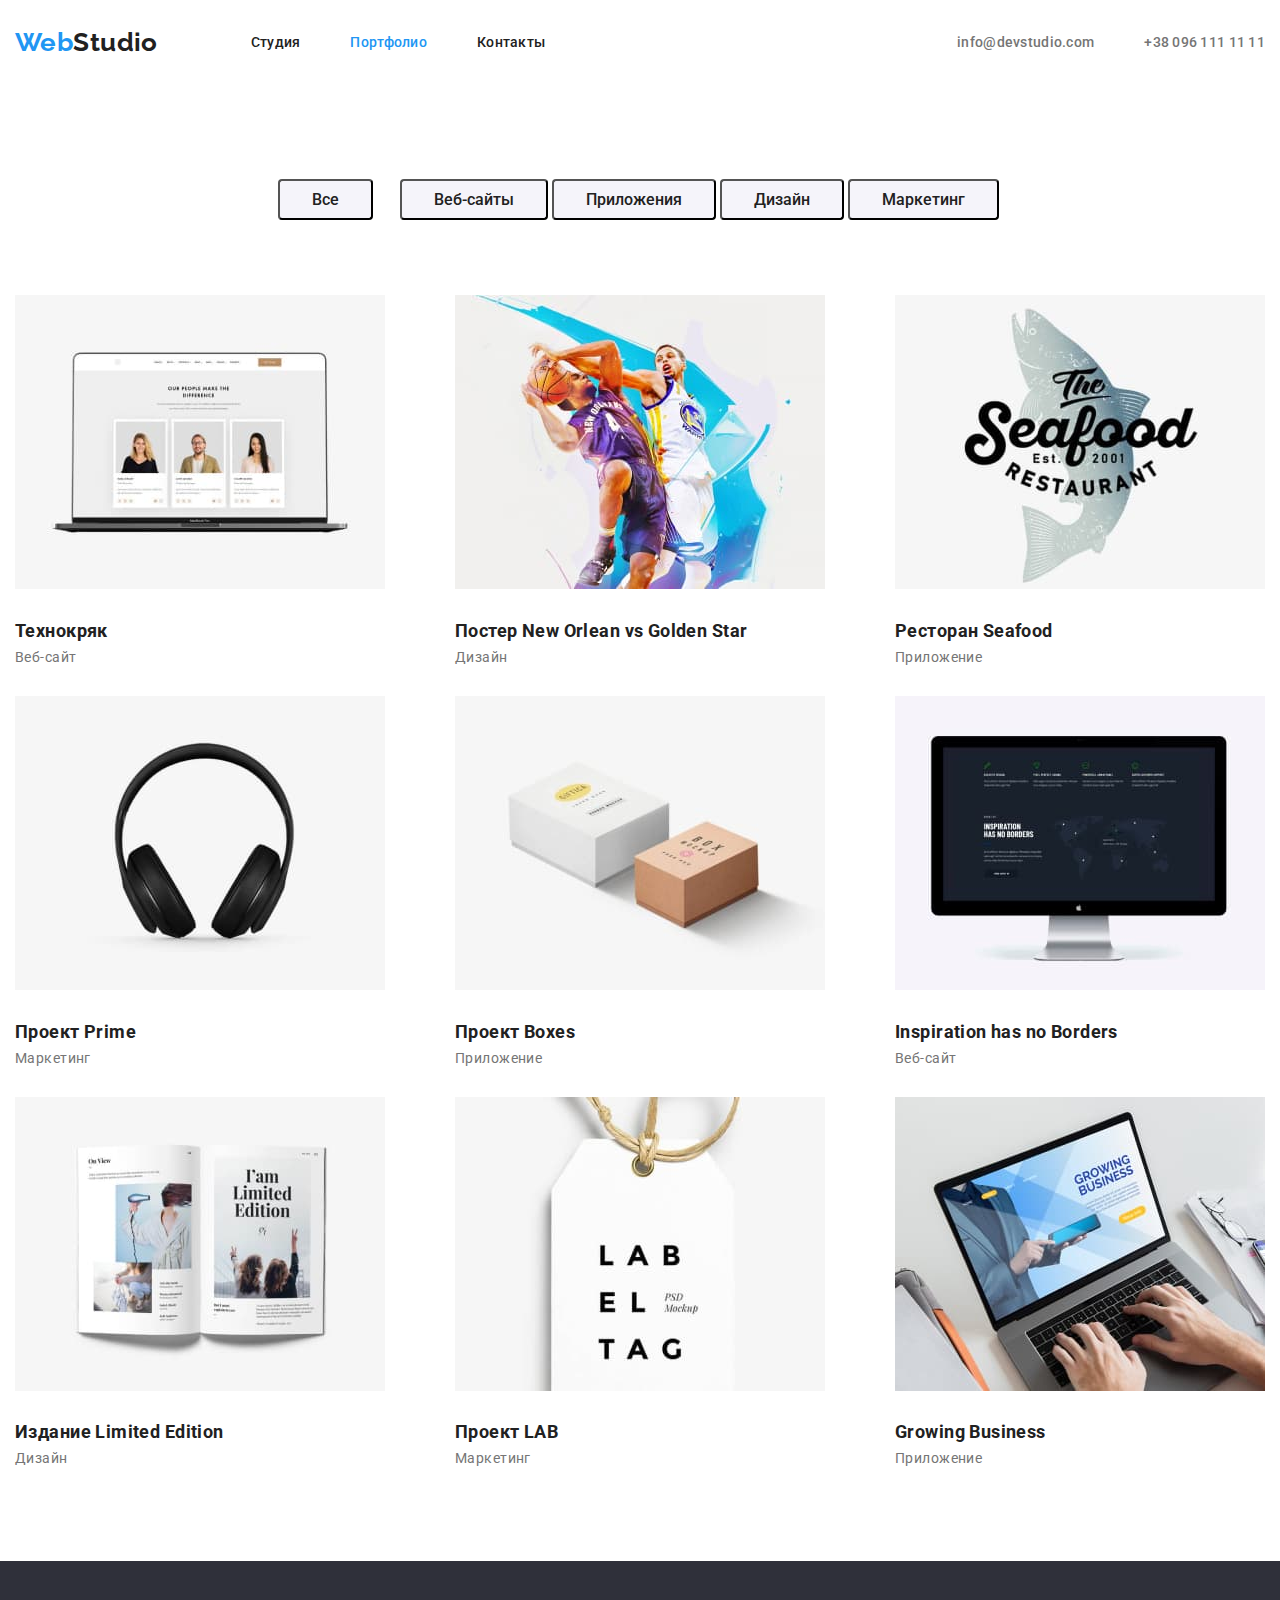
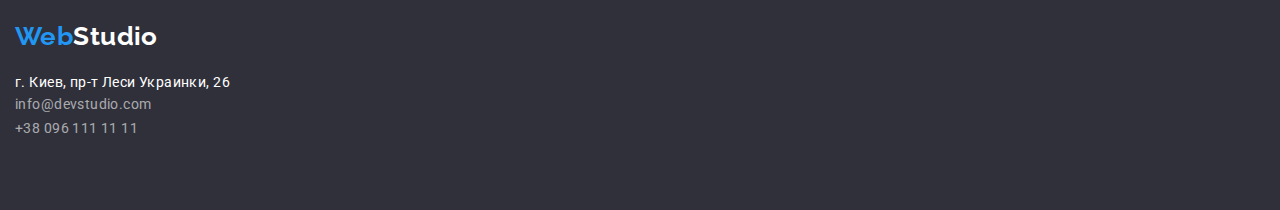
==== commit 581f9688: "26.07.2021" ====
--- a/portfolio.html
+++ b/portfolio.html
@@ -39,7 +39,7 @@
     </header>
     <main>
         <section class="section filter">
-            <h1>Заголовок, який приховається</h1>
+            <h1 class="hidden">Заголовок, який приховається</h1>
             <div class="container">
                 <ul class="button-flex">
                     <li>
--- a/css/styles.css
+++ b/css/styles.css
@@ -35,7 +35,6 @@
   margin-left: auto;
   margin-right: auto;
   padding: 0 15px;
-  
 }
 .section {
   padding-top: 94px;
@@ -57,7 +56,10 @@
 .galery-title {
   color: var(--title-text-color);
 }
-h1, h2, h3, p {
+h1,
+h2,
+h3,
+p {
   margin: 0;
   padding: 0;
 }
@@ -114,11 +116,12 @@
   align-items: center;
   margin-left: auto;
 }
-.navigation-item:not(:last-child), .contact-item:not(:last-child) {
+.navigation-item:not(:last-child),
+.contact-item:not(:last-child) {
   margin-right: 50px;
 }
 .header {
-  border: 1px solid #ECECEC;
+  border: 1px solid #ececec;
 }
 /*footer*/
 .logo-footer-span,
@@ -144,7 +147,7 @@
   display: inline-block;
   margin-bottom: 9px;
 }
-.tel{
+.tel {
   display: inline-block;
   margin-bottom: 60px;
 }
@@ -249,6 +252,14 @@
 .button-all {
   margin-right: 27px;
 }
+
+.hidden {
+  position: absolute;
+  clip: rect(0 0 0 0);
+  width: 1px;
+  height: 1px;
+  margin: 1px;
+}
 /*galery*/
 .galery-title {
   font-weight: 700;
@@ -272,14 +283,3 @@
 .galery-item {
   margin-top: 30px;
 }
-
-
-
-
-
-
-
-
-
-
-  
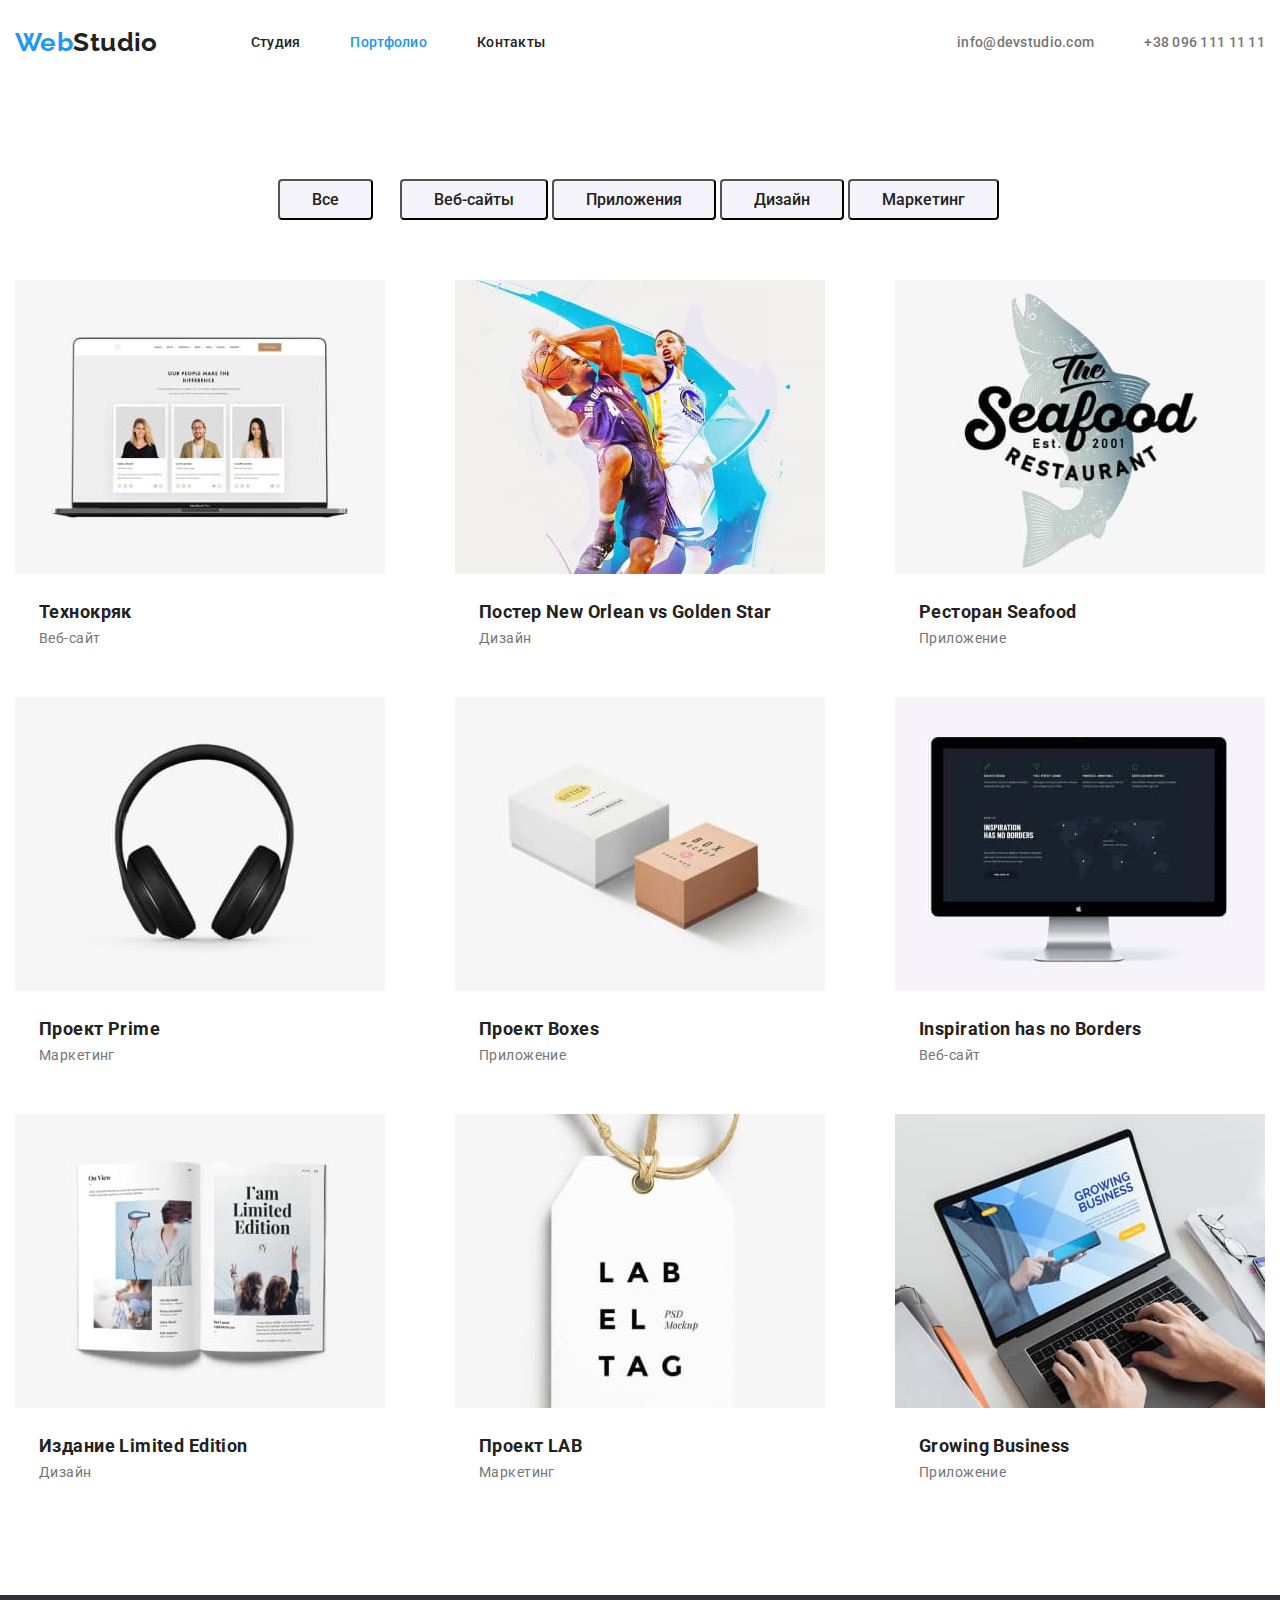
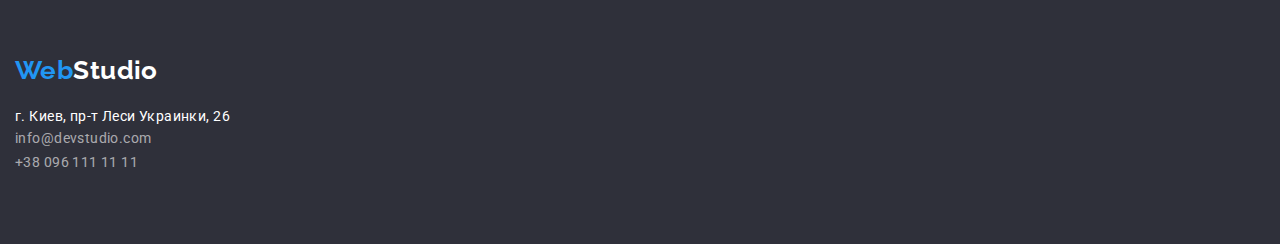
==== commit 14de9b6d: "ДЗ№3" ====
--- a/portfolio.html
+++ b/portfolio.html
@@ -64,65 +64,82 @@
                         <li class="galery-item">
                             <a href="#" class="galery-link">
                                 <img src="./images/tehno.jpg" alt="відображення веб-сайту" width="370" class="galery-img" />
-                                <h2 class="galery-title">Технокряк</h2>
-                                <p class="galery-text">Веб-сайт</p>
+                                <div class="card-content">    
+                                    <h2 class="galery-title">Технокряк</h2>
+                                    <p class="galery-text">Веб-сайт</p>
+                                </div>
                             </a>
                         </li>
                         <li class="galery-item">
                             <a href="#" class="galery-link">
                                 <img src="./images/orlean.jpg" alt="гравці в баскетбол" width="370" class="galery-img" />
-                                <h2 class="galery-title">Постер New Orlean vs Golden Star</h2>
-                                <p class="galery-text">Дизайн</p>
+                                <div class="card-content">
+                                    <h2 class="galery-title">Постер New Orlean vs Golden Star</h2>
+                                    <p class="galery-text">Дизайн</p>
+                                </div>
                             </a>
                         </li>
                         <li class="galery-item">
                             <a href="#" class="galery-link">
                                 <img src="./images/seafood.jpg" alt="логотип ресторану" width="370" class="galery-img" />
-                                <h2 class="galery-title">Ресторан Seafood</h2>
-                                <p class="galery-text">Приложение</p>
+                                <div class="card-content">
+                                    <h2 class="galery-title">Ресторан Seafood</h2>
+                                    <p class="galery-text">Приложение</p>
+                                </div>
                             </a>
                         </li>
                         <li class="galery-item">
                             <a href="#" class="galery-link">
                                 <img src="./images/Prime.jpg" alt="навушники" width="370" class="galery-img" />
-                                <h2 class="galery-title">Проект Prime</h2>
-                                <p class="galery-text">Маркетинг</p>
+                                <div class="card-content">
+                                    <h2 class="galery-title">Проект Prime</h2>
+                                    <p class="galery-text">Маркетинг</p>
+                                </div>
                             </a>
                         </li>
                         <li class="galery-item">
                             <a href="#" class="galery-link">
                                 <img src="./images/box.jpg" alt="дві коробочки" width="370" class="galery-img" />
-                                <h2 class="galery-title">Проект Boxes</h2>
-                                <p class="galery-text">Приложение</p>
+                                <div class="card-content">
+                                    <h2 class="galery-title">Проект Boxes</h2>
+                                    <p class="galery-text">Приложение</p>
+                                </div>
                             </a>
                         </li>
                         <li class="galery-item">
                             <a href="#" class="galery-link">
                                 <img src="./images/borders.jpg" alt="монітор" width="370" class="galery-img" />
-                                <h2 class="galery-title">Inspiration has no Borders</h2>
-                                <p class="galery-text">Веб-сайт</p>
+                                <div class="card-content">
+                                    <h2 class="galery-title">Inspiration has no Borders</h2>
+                                    <p class="galery-text">Веб-сайт</p>
+                                </div>
                             </a>
                         </li>
                         <li class="galery-item">
                             <a href="#" class="galery-link">
                                 <img src="./images/edition.jpg" alt="Глянцевий журнал" width="370" class="galery-img" />
-                                <h2 class="galery-title">Издание Limited Edition</h2>
-                                <p class="galery-text">Дизайн</p>
+                                <div class="card-content">
+                                    <h2 class="galery-title">Издание Limited Edition</h2>
+                                    <p class="galery-text">Дизайн</p>
+                                </div>
                             </a>
                         </li>
                         <li class="galery-item">
                             <a href="#" class="galery-link">
                                 <img src="./images/lab.jpg" alt="логотип проекту" width="370" class="galery-img" />
-                                <h2 class="galery-title">Проект LAB</h2>
-                                <p class="galery-text">Маркетинг</p>
+                                <div class="card-content">
+                                    <h2 class="galery-title">Проект LAB</h2>
+                                    <p class="galery-text">Маркетинг</p>
+                                </div>
                             </a>
                         </li>
                         <li class="galery-item">
                             <a href="#" class="galery-link">
-                                <img src="./images/growing.jpg" alt="людина працює за ноутбуком" width="370"
-                                    class="galery-img" />
-                                <h2 class="galery-title">Growing Business</h2>
-                                <p class="galery-text"> Приложение</p>
+                                <img src="./images/growing.jpg" alt="людина працює за ноутбуком" width="370" class="galery-img" />
+                                <div class="card-content">
+                                    <h2 class="galery-title">Growing Business</h2>
+                                    <p class="galery-text"> Приложение</p>
+                                </div>
                             </a>
                         </li>
                     </ul>
--- a/css/styles.css
+++ b/css/styles.css
@@ -22,6 +22,11 @@
 a {
   display: block;
 }
+img {
+  display: block;
+  max-width: 100%;
+  height: auto;
+}
 /*other*/
 .title-section {
   font-weight: 700;
@@ -31,7 +36,7 @@
   padding-bottom: 50px;
 }
 .container {
-  width: 1230;
+  width: 1200;
   margin-left: auto;
   margin-right: auto;
   padding: 0 15px;
@@ -198,13 +203,16 @@
   display: flex;
   align-items: center;
   justify-content: space-between;
+  padding-top: 0;
 }
 /* section with photo */
 .photo-sectin-flex {
   display: flex;
-  align-items: center;
+  padding: 0;
+  margin: 0;
   justify-content: space-between;
 }
+
 /*worker*/
 .worker-photo {
   margin-bottom: 30px;
@@ -221,8 +229,12 @@
 }
 .team-flex {
   display: flex;
-  align-items: center;
+  padding: 0;
+  margin: 0;
   justify-content: space-between;
+}
+.worker-item:not(:last-child) {
+  margin-right: 30px;
 }
 /*filter*/
 .filter-button:hover {
@@ -265,7 +277,6 @@
   font-weight: 700;
   font-size: 18px;
   line-height: 2;
-  padding-top: 20px;
 }
 .galery-link {
   text-decoration: none;
@@ -274,12 +285,22 @@
   color: var(--text-color);
 }
 .galery {
-  display: flex;
-  align-items: center;
+  padding: 0;
+  margin: 0;
+  list-style: none;
+  display: flex;
   flex-wrap: wrap;
-  margin-top: 45px;
+  margin-top: 30px;
   justify-content: space-between;
 }
 .galery-item {
   margin-top: 30px;
 }
+.card-content {
+  padding: 20px 24px;
+  margin: 0;
+  border-bottom: #eeeeee;
+}
+.padding-reset {
+  padding-top: 0px;
+}
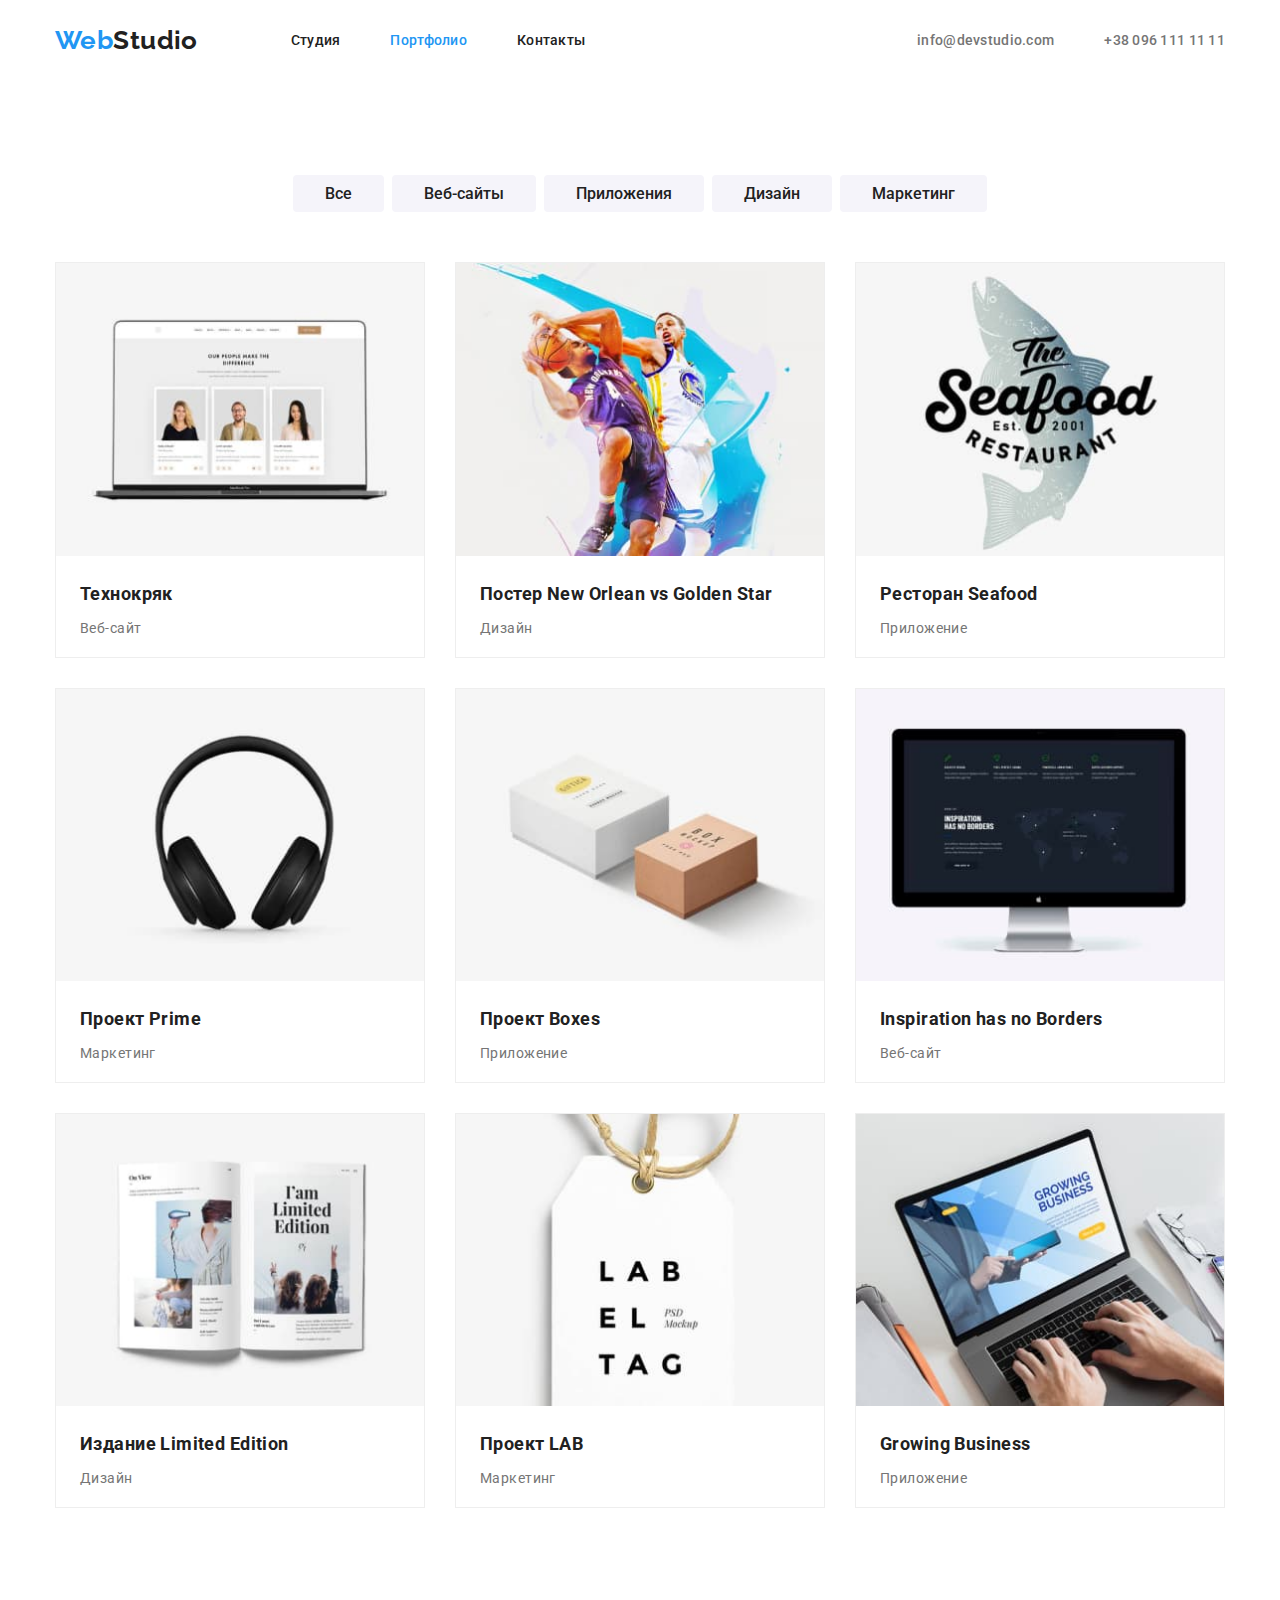
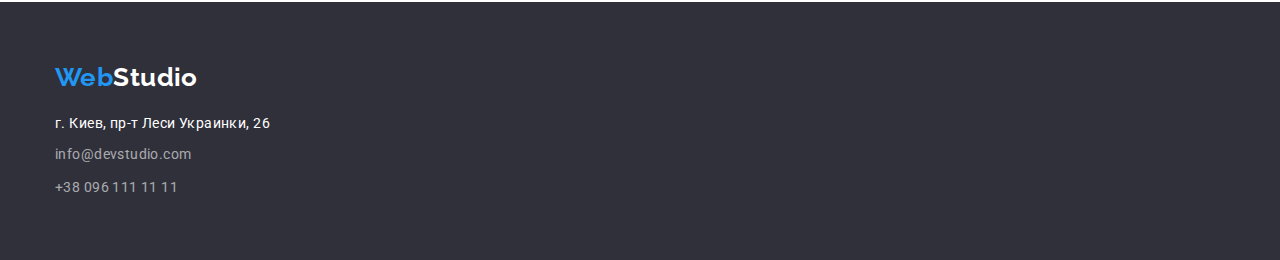
==== commit 111d88dc: "виправлене ДЗ№3" ====
--- a/portfolio.html
+++ b/portfolio.html
@@ -38,29 +38,27 @@
         </div>
     </header>
     <main>
-        <section class="section filter">
-            <h1 class="hidden">Заголовок, який приховається</h1>
+        <section class="section">
             <div class="container">
-                <ul class="button-flex">
-                    <li>
-                        <button class="filter-button button-all" type="button">Все</button>
+                <h1 class="hidden">Заголовок, який приховається</h1>
+                <ul class="filter">
+                    <li class="filter-item">
+                        <button class="filter-button" type="button">Все</button>
                     </li>
-                    <li>
+                    <li class="filter-item">
                         <button class="filter-button" type="button">Веб-сайты</button>
                     </li>
-                    <li>
+                    <li class="filter-item">
                         <button class="filter-button" type="button">Приложения</button>
                     </li>
-                    <li>
+                    <li class="filter-item">
                         <button class="filter-button" type="button">Дизайн</button>
                     </li>
-                    <li>
+                    <li class="filter-item">
                         <button class="filter-button" type="button">Маркетинг</button>
                     </li>
                 </ul>
-            </div>
-            <div class="container">
-                     <ul class="galery">
+                <ul class="galery">
                         <li class="galery-item">
                             <a href="#" class="galery-link">
                                 <img src="./images/tehno.jpg" alt="відображення веб-сайту" width="370" class="galery-img" />
@@ -142,7 +140,7 @@
                                 </div>
                             </a>
                         </li>
-                    </ul>
+                </ul>
             </div>
             
         </section>
--- a/css/styles.css
+++ b/css/styles.css
@@ -20,6 +20,7 @@
   margin: 0;
 }
 a {
+  text-decoration: none;
   display: block;
 }
 img {
@@ -33,10 +34,10 @@
   font-size: 36px;
   line-height: 1.17;
   text-align: center;
-  padding-bottom: 50px;
+  margin-bottom: 50px;
 }
 .container {
-  width: 1200;
+  width: 1200px;
   margin-left: auto;
   margin-right: auto;
   padding: 0 15px;
@@ -44,8 +45,6 @@
 .section {
   padding-top: 94px;
   padding-bottom: 94px;
-  margin-top: 0;
-  margin-bottom: 0;
 }
 .navigation-link:hover,
 .navigation-link:focus,
@@ -66,7 +65,6 @@
 h3,
 p {
   margin: 0;
-  padding: 0;
 }
 
 /* header */
@@ -76,10 +74,8 @@
   font-weight: 700;
   font-size: 26px;
   color: var(--accent-color);
-  text-decoration: none;
 }
 .logo {
-  display: inline-block;
   margin-right: 93px;
 }
 .logo-span {
@@ -92,8 +88,8 @@
   letter-spacing: 0.02em;
   text-decoration: none;
   vertical-align: middle;
-  padding-top: 34px;
-  padding-bottom: 34px;
+  padding-top: 32px;
+  padding-bottom: 32px;
 }
 .contact-link {
   display: inline-block;
@@ -102,8 +98,8 @@
   text-decoration: none;
   letter-spacing: 0.02em;
   vertical-align: middle;
-  padding-top: 34px;
-  padding-bottom: 34px;
+  padding-top: 32px;
+  padding-bottom: 32px;
 }
 .current {
   color: var(--accent-color);
@@ -132,6 +128,9 @@
 .logo-footer-span,
 .address-text {
   color: var(--wright-color);
+}
+.footer {
+  padding: 60px 0;
 }
 .address-text {
   font-style: normal;
@@ -143,18 +142,17 @@
   color: rgba(255, 255, 255, 0.6);
   text-decoration: none;
 }
+.footer-contact {
+  margin-top: 9px;
+}
 .logo-footer {
   display: inline-block;
-  margin-top: 60px;
+  margin-top: 0;
   margin-bottom: 20px;
 }
-.address {
-  display: inline-block;
-  margin-bottom: 9px;
-}
+
 .tel {
   display: inline-block;
-  margin-bottom: 60px;
 }
 
 /*hero*/
@@ -180,7 +178,8 @@
 }
 .hero {
   text-align: center;
-  padding-bottom: 94px;
+  padding-bottom: 200px;
+  padding-top: 200px;
 }
 .hero-text {
   font-weight: 900;
@@ -188,34 +187,42 @@
   line-height: 1.36;
   color: var(--wright-color);
   letter-spacing: 0.06em;
-  margin-bottom: 0;
-  margin-top: 0;
-  padding-top: 94px;
+  margin-bottom: 30px;
 }
 /*principles*/
+.padding-reset {
+  padding-top: 0px;
+}
+
+.principles-flex {
+  display: flex;
+}
 .title-principles {
-  display: inline-block;
   font-weight: 700;
   line-height: 1.42;
   margin-bottom: 10px;
 }
-.principles-flex {
-  display: flex;
-  align-items: center;
-  justify-content: space-between;
-  padding-top: 0;
-}
+.principles-text {
+  display: inline;
+  font-weight: 400;
+  line-height: 1.7px;
+}
+.principles-item {
+  width: 270px;
+}
+.principles-item:not(:last-child) {
+  margin-right: 30px;
+}
+
 /* section with photo */
 .photo-sectin-flex {
   display: flex;
-  padding: 0;
-  margin: 0;
   justify-content: space-between;
 }
-
 /*worker*/
-.worker-photo {
-  margin-bottom: 30px;
+
+.worker-background {
+  background-color: #F5F4FA;
 }
 .worker-name {
   font-weight: 500;
@@ -223,18 +230,24 @@
   line-height: 1.18;
   margin-bottom: 10px;
 }
+.worker-item {
+  box-shadow: 0px 1px 3px rgba(0, 0, 0, 0.12), 0px 1px 1px rgba(0, 0, 0, 0.14), 0px 2px 1px rgba(0, 0, 0, 0.2);
+  border-radius: 0px 0px 4px 4px; 
+}
 .worker-specialty {
   font-size: 16px;
   margin-bottom: 0;
 }
 .team-flex {
   display: flex;
-  padding: 0;
-  margin: 0;
-  justify-content: space-between;
 }
 .worker-item:not(:last-child) {
   margin-right: 30px;
+}
+.worker-thumb {
+  text-align: center;
+  padding-top: 30px;
+  padding-bottom: 36px;
 }
 /*filter*/
 .filter-button:hover {
@@ -242,6 +255,7 @@
   background-color: var(--accent-color);
 }
 .filter-button {
+  border: transparent;
   display: inline-block;
   color: var(--title-text-color);
   font-weight: 500;
@@ -253,16 +267,15 @@
   border-radius: 4px;
   vertical-align: middle;
   padding: 6px 32px;
-  margin-right: 4px;
-}
-
-.button-flex {
-  display: flex;
-  align-items: center;
+  
+}
+.filter-item:not(:last-child){
+  margin-right: 8px;
+}
+.filter {
+  display: flex;
   justify-content: center;
-}
-.button-all {
-  margin-right: 27px;
+  margin-bottom: 50px;
 }
 
 .hidden {
@@ -277,30 +290,31 @@
   font-weight: 700;
   font-size: 18px;
   line-height: 2;
-}
-.galery-link {
-  text-decoration: none;
-}
+  margin-bottom: 8px;
+}
+
 .galery-text {
   color: var(--text-color);
 }
 .galery {
-  padding: 0;
-  margin: 0;
-  list-style: none;
   display: flex;
   flex-wrap: wrap;
-  margin-top: 30px;
-  justify-content: space-between;
 }
 .galery-item {
-  margin-top: 30px;
+  width: 370px;
+  margin-bottom: 30px;
+  margin-right: 30px;
+  background: #FFFFFF;
+  border: 1px solid #EEEEEE;
+}
+.galery-item:nth-last-child(3n + 1) {
+  margin-right: 0;
+}
+.galery-item:nth-last-child(-n + 3) {
+  margin-bottom: 0;
 }
 .card-content {
   padding: 20px 24px;
   margin: 0;
-  border-bottom: #eeeeee;
-}
-.padding-reset {
-  padding-top: 0px;
-}
+}
+
